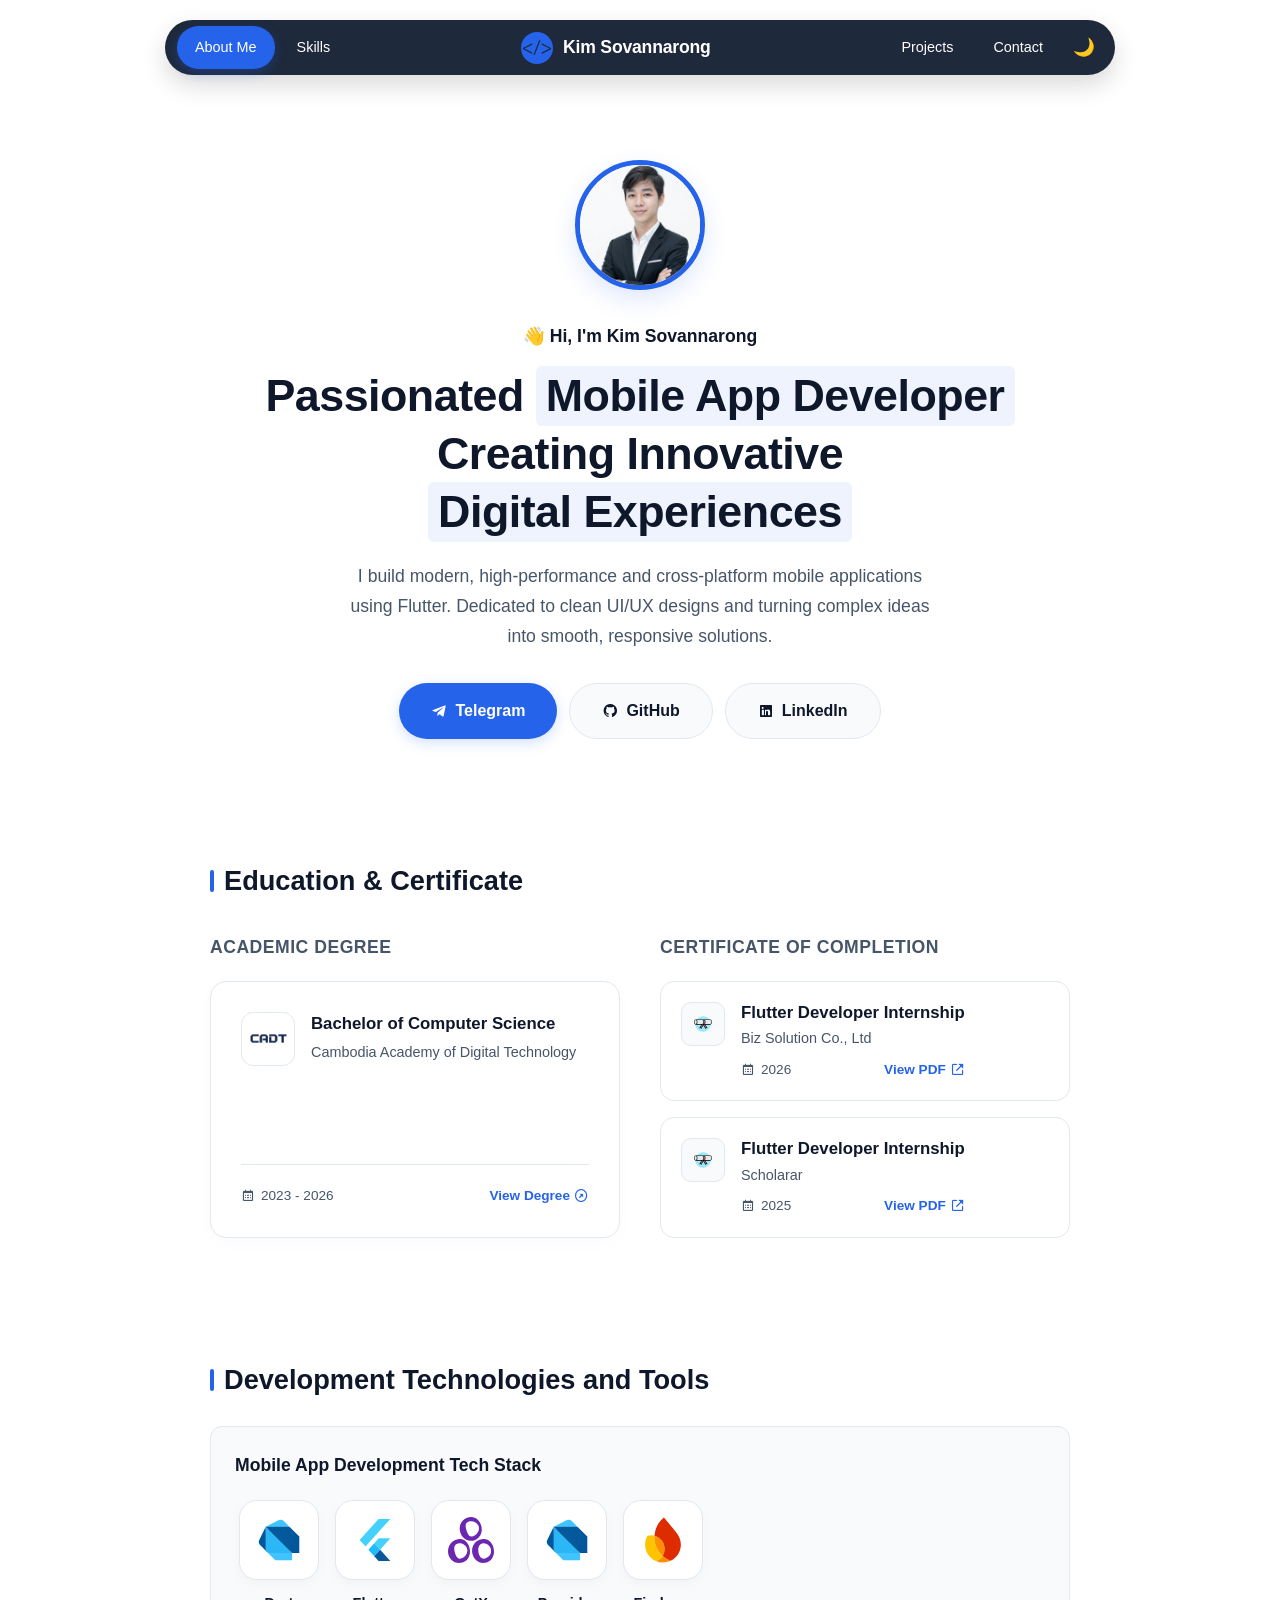
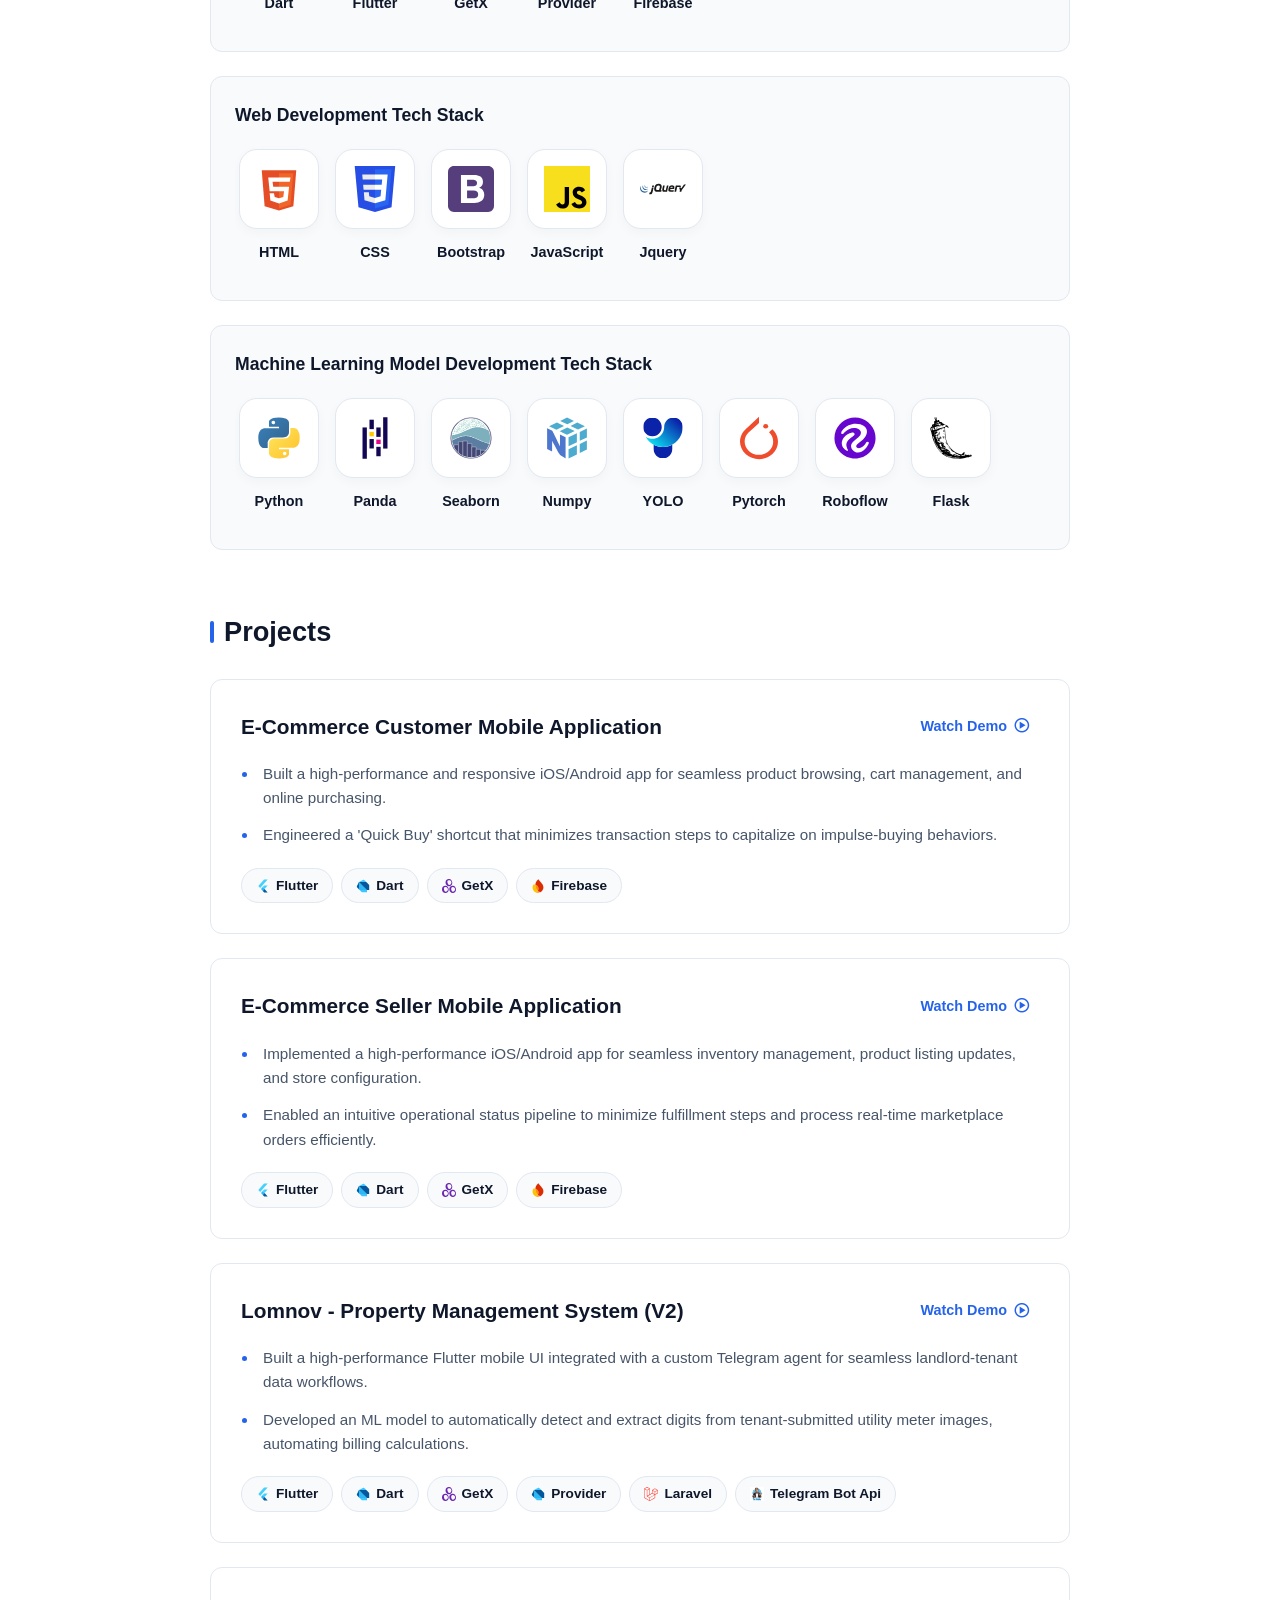
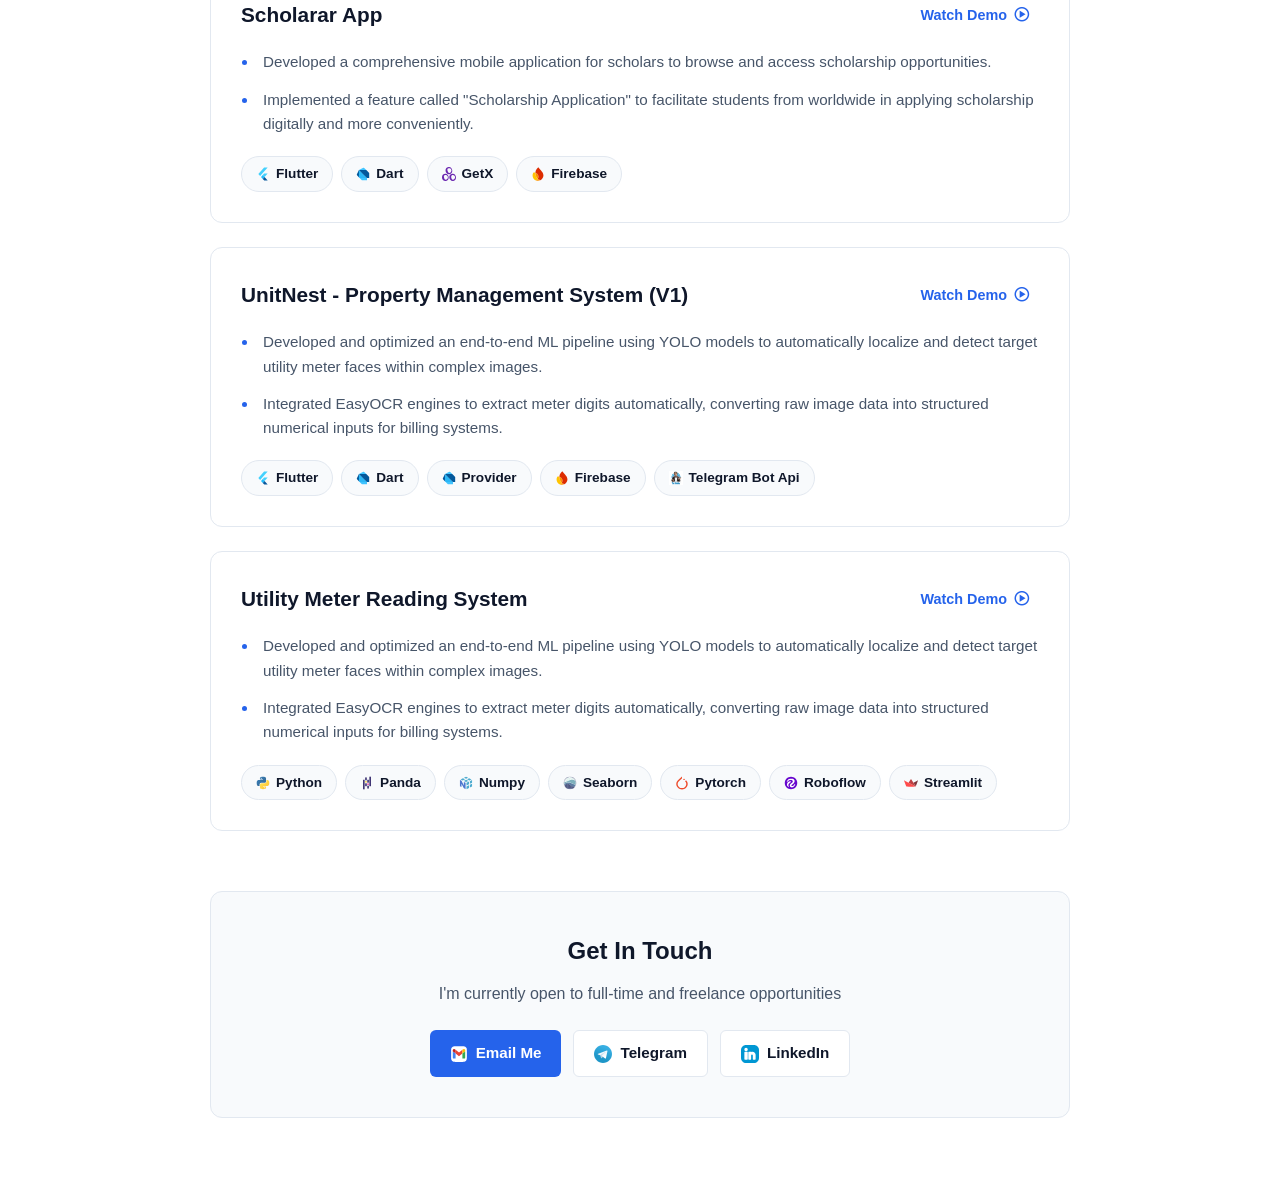
==== index.html @ 726c8be7 "update name" ====
<!DOCTYPE html>
<html lang="en">

<head>
    <meta charset="UTF-8">
    <meta name="viewport" content="width=device-width, initial-scale=1.0">
    <title>Portfolio | Flutter Developer & ML Engineer</title>

    <link href="https://unpkg.com/boxicons@2.1.4/css/boxicons.min.css" rel="stylesheet">
    <link rel="stylesheet" href="style.css">
</head>

<body>

    <div class="nav-wrapper">
        <nav class="navbar">
            <div class="nav-group">
                <a href="#about" class="nav-item active">About Me</a>
                <a href="#skills" class="nav-item">Skills</a>
            </div>

            <div class="nav-logo">
                <img src="assets/logo/coding-logo.svg" alt="Kim Sovannarong Logo" class="brand-logo-img">
                <span>Kim Sovannarong</span>
            </div>

            <div class="nav-group">
                <a href="#projects" class="nav-item">Projects</a>
                <a href="#contact" class="nav-item">Contact</a>
                <button class="theme-toggle" id="themeBtn" aria-label="Toggle Theme">🌙</button>
            </div>
        </nav>
    </div>

    <div class="container">
        <header id="about" class="section-target">
            <div class="hero-layout-centered">
                <div class="image-pane-centered">
                    <img src="assets/logo/profile.png" alt="Kim Sovannarong" class="profile-circle">
                </div>

                <div class="greeting-badge">
                    👋 Hi, I'm Kim Sovannarong
                </div>

                <h1 class="headline-centered">
                    Passionated <span class="highlight-text">Mobile App Developer</span> <br>
                    Creating Innovative <span class="highlight-text">Digital Experiences</span>
                </h1>

                <p class="bio-centered">
                    I build modern, high-performance and cross-platform mobile applications using Flutter.
                    Dedicated to clean UI/UX designs and turning complex ideas into smooth, responsive solutions.
                </p>

                <div class="action-centered">
                    <a href="https://t.me/RongRong26" target="_blank" class="btn btn-primary">
                        <i class="bx bxl-telegram"></i> Telegram
                    </a>
                    <a href="https://github.com/kimsovannarong" target="_blank" class="btn btn-secondary">
                        <i class="bx bxl-github"></i> GitHub
                    </a>
                    <a href="https://linkedin.com/in/kimsovannarong" target="_blank" class="btn btn-secondary">
                        <i class="bx bxl-linkedin-square"></i> LinkedIn
                    </a>
                </div>
            </div>
        </header>

        <section class="certifications-section" id="credentials">
            <h2 class="section-title">Education & Certificate</h2>
            <div class="cert-grid">
                <div class="cert-column-left">
                    <h3 class="column-subtitle">Academic Degree</h3>
                    <div class="degree-card">
                        <div class="degree-main-content">
                            <div class="degree-header">
                                <div class="institution-logo">
                                    <img src="assets/logo/cadt-logo.png" alt="University Logo" class="btn-img">
                                </div>
                                <div class="degree-title-block">
                                    <h4>Bachelor of Computer Science</h4>
                                    <span class="institution-name">Cambodia Academy of Digital Technology</span>
                                </div>
                            </div>
                        </div>

                        <div class="degree-footer">
                            <span class="cert-date"><i class="bx bx-calendar"></i> 2023 - 2026</span>
                            <a href="assets/certificates/bachelor-degree.pdf" target="_blank"
                                class="cert-view-link pdf-action-btn" data-available="false"
                                onclick="if(this.getAttribute('data-available') === 'false') { return false; }">
                                View Degree <i class="bx bx-right-top-arrow-circle"></i>
                            </a>
                        </div>
                    </div>
                </div>

                <div class="cert-column-right">
                    <h3 class="column-subtitle">Certificate of Completion</h3>
                    <div class="cert-stack">
                        <div class="mini-cert-card">
                            <div class="mini-cert-icon">
                                <img src="assets/logo/certificate-logo.svg" alt="Company Logo" class="btn-icon">
                            </div>
                            <div class="mini-cert-info">
                                <h5>Flutter Developer Internship</h5>
                                <p class="issuer-name">Biz Solution Co., Ltd</p>
                                <div class="mini-cert-footer">
                                    <span class="cert-date"><i class="bx bx-calendar"></i> 2026</span>
                                    <a href="assets/certificate/Biz-certi.pdf" target="_blank"
                                        class="cert-view-link pdf-action-btn" data-available="true"
                                        onclick="if(this.getAttribute('data-available') === 'false') { return false; }">
                                        View PDF <i class="bx bx-link-external"></i>
                                    </a>
                                </div>
                            </div>
                        </div>

                        <div class="mini-cert-card">
                            <div class="mini-cert-icon">
                                <img src="assets/logo/certificate-logo.svg" alt="Certificate Logo" class="btn-icon">
                            </div>
                            <div class="mini-cert-info">
                                <h5>Flutter Developer Internship</h5>
                                <p class="issuer-name">Scholarar</p>
                                <div class="mini-cert-footer">
                                    <span class="cert-date"><i class="bx bx-calendar"></i> 2025</span>
                                    <a href="assets/certificate/scholarar_certi.png" target="_blank"
                                        class="cert-view-link pdf-action-btn" data-available="true"
                                        onclick="if(this.getAttribute('data-available') === 'false') { return false; }">
                                        View PDF <i class="bx bx-link-external"></i>
                                    </a>
                                </div>
                            </div>
                        </div>
                    </div>
                </div>
            </div>
        </section>

        <section id="skills" class="section-target">
            <h2>Development Technologies and Tools</h2>
            <div class="skills-container">
                <div class="skill-category-card">
                    <h3>Mobile App Development Tech Stack</h3>
                    <div class="scroll-track">
                        <div class="tech-box">
                            <div class="logo-wrapper">
                                <img src="assets/logo/dart-logo.svg" alt="Dart Logo">
                            </div>
                            <span class="tech-label">Dart</span>
                        </div>
                        <div class="tech-box">
                            <div class="logo-wrapper">
                                <img src="assets/logo/Google-flutter-logo.svg" alt="Flutter Logo">
                            </div>
                            <span class="tech-label">Flutter</span>
                        </div>
                        <div class="tech-box">
                            <div class="logo-wrapper">
                                <img src="assets/logo/GetX-logo.svg" alt="GetX Logo">
                            </div>
                            <span class="tech-label">GetX</span>
                        </div>
                        <div class="tech-box">
                            <div class="logo-wrapper">
                                <img src="assets/logo/dart-logo.svg" alt="Provider Logo">
                            </div>
                            <span class="tech-label">Provider</span>
                        </div>
                        <div class="tech-box">
                            <div class="logo-wrapper">
                                <img src="assets/logo/firebase-logo.svg" alt="Firebase Logo">
                            </div>
                            <span class="tech-label">Firebase</span>
                        </div>
                    </div>
                </div>

                <div class="skill-category-card">
                    <h3>Web Development Tech Stack</h3>
                    <div class="scroll-track">
                        <div class="tech-box">
                            <div class="logo-wrapper">
                                <img src="assets/logo/html-logo.svg" alt="HTML Logo">
                            </div>
                            <span class="tech-label">HTML</span>
                        </div>
                        <div class="tech-box">
                            <div class="logo-wrapper">
                                <img src="assets/logo/css-logo.svg" alt="CSS Logo">
                            </div>
                            <span class="tech-label">CSS</span>
                        </div>
                        <div class="tech-box">
                            <div class="logo-wrapper">
                                <img src="assets/logo/bootstrap-logo.svg" alt="Bootstrap Logo">
                            </div>
                            <span class="tech-label">Bootstrap</span>
                        </div>
                        <div class="tech-box">
                            <div class="logo-wrapper">
                                <img src="assets/logo/js-logo.svg" alt="JavaScript Logo">
                            </div>
                            <span class="tech-label">JavaScript</span>
                        </div>
                        <div class="tech-box">
                            <div class="logo-wrapper">
                                <img src="assets/logo/jquery-logo.svg" alt="Jquery Logo">
                            </div>
                            <span class="tech-label">Jquery</span>
                        </div>
                    </div>
                </div>

                <div class="skill-category-card">
                    <h3>Machine Learning Model Development Tech Stack</h3>
                    <div class="scroll-track">
                        <div class="tech-box">
                            <div class="logo-wrapper">
                                <img src="assets/logo/python-logo.svg" alt="Python Logo">
                            </div>
                            <span class="tech-label">Python</span>
                        </div>
                        <div class="tech-box">
                            <div class="logo-wrapper">
                                <img src="assets/logo/panda-logo.svg" alt="Panda Logo">
                            </div>
                            <span class="tech-label">Panda</span>
                        </div>
                        <div class="tech-box">
                            <div class="logo-wrapper">
                                <img src="assets/logo/seaborn-logo.svg" alt="Seaborn Logo">
                            </div>
                            <span class="tech-label">Seaborn</span>
                        </div>
                        <div class="tech-box">
                            <div class="logo-wrapper">
                                <img src="assets/logo/numpy-logo.svg" alt="Numpy Logo">
                            </div>
                            <span class="tech-label">Numpy</span>
                        </div>
                        <div class="tech-box">
                            <div class="logo-wrapper">
                                <img src="assets/logo/ultralyticsYOLO-logo.svg" alt="Ultralytics Yolo Logo">
                            </div>
                            <span class="tech-label">YOLO</span>
                        </div>
                        <div class="tech-box">
                            <div class="logo-wrapper">
                                <img src="assets/logo/pytorch-logo.svg" alt="Roboflow Logo">
                            </div>
                            <span class="tech-label">Pytorch</span>
                        </div>
                        <div class="tech-box">
                            <div class="logo-wrapper">
                                <img src="assets/logo/roboflow-logo.svg" alt="Roboflow Logo">
                            </div>
                            <span class="tech-label">Roboflow</span>
                        </div>
                        <div class="tech-box">
                            <div class="logo-wrapper">
                                <img src="assets/logo/flask-logo.svg" alt="Flask Logo">
                            </div>
                            <span class="tech-label">Flask</span>
                        </div>
                    </div>
                </div>
            </div>
        </section>

        <section id="projects" class="section-target">
            <h2> Projects</h2>
            <div class="project-list">
                <div class="project-card">
                    <div class="project-header">
                        <div class="project-title">E-Commerce Customer Mobile Application</div>
                        <div class="project-links">
                            <button class="video-demo-btn" onclick="openVideoModal('https://www.youtube.com/embed/w0lxbeQW6gk?si=mCLv0cQkKJNId5C-')">
                                Watch Demo <i class="bx bx-play-circle"></i>
                            </button>
                        </div>
                    </div>
                    <ul class="project-description-list">
                        <li>Built a high-performance and responsive iOS/Android app for seamless product browsing, cart management, and online purchasing.</li>
                        <li>Engineered a 'Quick Buy' shortcut that minimizes transaction steps to capitalize on impulse-buying behaviors.</li>
                    </ul>
                    <div class="project-tags">
                        <span class="tag"><img src="assets/logo/Google-flutter-logo.svg" alt="Flutter" class="tag-icon"> Flutter</span>
                        <span class="tag"><img src="assets/logo/dart-logo.svg" alt="Dart" class="tag-icon"> Dart</span>
                        <span class="tag"><img src="assets/logo/GetX-logo.svg" alt="GetX" class="tag-icon"> GetX</span>
                        <span class="tag"><img src="assets/logo/firebase-logo.svg" alt="Firebase" class="tag-icon"> Firebase</span>
                    </div>
                </div>

                <div class="project-card">
                    <div class="project-header">
                        <div class="project-title">E-Commerce Seller Mobile Application</div>
                        <div class="project-links">
                            <button class="video-demo-btn" onclick="openVideoModal('https://www.youtube.com/embed/GGaX2WTSpHs?si=vc0wcoK5Y6s4qBen')">
                                Watch Demo <i class="bx bx-play-circle"></i>
                            </button>
                        </div>
                    </div>
                    <ul class="project-description-list">
                        <li>Implemented a high-performance iOS/Android app for seamless inventory management, product listing updates, and store configuration.</li>
                        <li>Enabled an intuitive operational status pipeline to minimize fulfillment steps and process real-time marketplace orders efficiently.</li>
                    </ul>
                    <div class="project-tags">
                        <span class="tag"><img src="assets/logo/Google-flutter-logo.svg" alt="Flutter" class="tag-icon"> Flutter</span>
                        <span class="tag"><img src="assets/logo/dart-logo.svg" alt="Dart" class="tag-icon"> Dart</span>
                        <span class="tag"><img src="assets/logo/GetX-logo.svg" alt="GetX" class="tag-icon"> GetX</span>
                        <span class="tag"><img src="assets/logo/firebase-logo.svg" alt="Firebase" class="tag-icon"> Firebase</span>
                    </div>
                </div>

                <div class="project-card">
                    <div class="project-header">
                        <div class="project-title">Lomnov - Property Management System (V2)</div>
                        <div class="project-links">
                            <button class="video-demo-btn" onclick="openVideoModal('https://www.youtube.com/embed/FrFkANKgZGY?si=7liMlDWf-g3NUESZ')">
                                Watch Demo <i class="bx bx-play-circle"></i>
                            </button>
                        </div>
                    </div>
                    <ul class="project-description-list">
                        <li>Built a high-performance Flutter mobile UI integrated with a custom Telegram agent for seamless landlord-tenant data workflows.</li>
                        <li>Developed an ML model to automatically detect and extract digits from tenant-submitted utility meter images, automating billing calculations.</li>
                    </ul>
                    <div class="project-tags">
                        <span class="tag"><img src="assets/logo/Google-flutter-logo.svg" alt="Flutter" class="tag-icon"> Flutter</span>
                        <span class="tag"><img src="assets/logo/dart-logo.svg" alt="Dart" class="tag-icon"> Dart</span>
                        <span class="tag"><img src="assets/logo/GetX-logo.svg" alt="GetX" class="tag-icon"> GetX</span>
                        <span class="tag"><img src="assets/logo/dart-logo.svg" alt="Dart" class="tag-icon"> Provider</span>
                        <span class="tag"><img src="assets/logo/laravel-logo.svg" alt="Laravel" class="tag-icon"> Laravel</span>
                        <span class="tag"><img src="assets/logo/telegramBot-logo.svg" alt="Telegram Bot Api" class="tag-icon"> Telegram Bot Api</span>
                    </div>
                </div>

                <div class="project-card">
                    <div class="project-header">
                        <div class="project-title">Scholarar App</div>
                        <div class="project-links">
                            <button class="video-demo-btn" onclick="openVideoModal('https://www.youtube.com/embed/oC0pljoUJJY?si=qQx_wf2zM-i3mXvL')">
                                Watch Demo <i class="bx bx-play-circle"></i>
                            </button>
                        </div>
                    </div>
                    <ul class="project-description-list">
                        <li>Developed a comprehensive mobile application for scholars to browse and access scholarship opportunities.</li>
                        <li>Implemented a feature called "Scholarship Application" to facilitate students from worldwide in applying scholarship digitally and more conveniently.</li>
                    </ul>
                    <div class="project-tags">
                        <span class="tag"><img src="assets/logo/Google-flutter-logo.svg" alt="Flutter" class="tag-icon"> Flutter</span>
                        <span class="tag"><img src="assets/logo/dart-logo.svg" alt="Dart" class="tag-icon"> Dart</span>
                        <span class="tag"><img src="assets/logo/GetX-logo.svg" alt="GetX" class="tag-icon"> GetX</span>
                        <span class="tag"><img src="assets/logo/firebase-logo.svg" alt="Firebase" class="tag-icon"> Firebase</span>
                    </div>
                </div>

                <div class="project-card">
                    <div class="project-header">
                        <div class="project-title">UnitNest - Property Management System (V1)</div>
                        <div class="project-links">
                            <button class="video-demo-btn" onclick="openVideoModal('https://www.youtube.com/embed/_4WnRARhxXo?si=hpcNKWWQp82ptz8z')">
                                Watch Demo <i class="bx bx-play-circle"></i>
                            </button>
                        </div>
                    </div>
                    <ul class="project-description-list">
                        <li>Developed and optimized an end-to-end ML pipeline using YOLO models to automatically localize and detect target utility meter faces within complex images.</li>
                        <li>Integrated EasyOCR engines to extract meter digits automatically, converting raw image data into structured numerical inputs for billing systems.</li>
                    </ul>
                    <div class="project-tags">
                        <span class="tag"><img src="assets/logo/Google-flutter-logo.svg" alt="Flutter" class="tag-icon"> Flutter</span>
                        <span class="tag"><img src="assets/logo/dart-logo.svg" alt="Dart" class="tag-icon"> Dart</span>
                        <span class="tag"><img src="assets/logo/dart-logo.svg" alt="Provider" class="tag-icon"> Provider</span>
                        <span class="tag"><img src="assets/logo/firebase-logo.svg" alt="Firebase" class="tag-icon"> Firebase</span>
                        <span class="tag"><img src="assets/logo/telegramBot-logo.svg" alt="Telegram Bot Api" class="tag-icon"> Telegram Bot Api</span>
                    </div>
                </div>

                <div class="project-card">
                    <div class="project-header">
                        <div class="project-title">Utility Meter Reading System</div>
                        <div class="project-links">
                            <button class="video-demo-btn" onclick="openVideoModal('https://www.youtube.com/embed/Kp9K-YCCN_k?si=7iuiWCtTfDfPHYcV')">
                                Watch Demo <i class="bx bx-play-circle"></i>
                            </button>
                        </div>
                    </div>
                    <ul class="project-description-list">
                        <li>Developed and optimized an end-to-end ML pipeline using YOLO models to automatically localize and detect target utility meter faces within complex images.</li>
                        <li>Integrated EasyOCR engines to extract meter digits automatically, converting raw image data into structured numerical inputs for billing systems.</li>
                    </ul>
                    <div class="project-tags">
                        <span class="tag"><img src="assets/logo/python-logo.svg" alt="Python" class="tag-icon"> Python</span>
                        <span class="tag"><img src="assets/logo/panda-logo.svg" alt="Panda" class="tag-icon"> Panda</span>
                        <span class="tag"><img src="assets/logo/numpy-logo.svg" alt="numpy" class="tag-icon"> Numpy</span>
                        <span class="tag"><img src="assets/logo/seaborn-logo.svg" alt="Seaborn" class="tag-icon"> Seaborn</span>
                        <span class="tag"><img src="assets/logo/pytorch-logo.svg" alt="Pytorch" class="tag-icon"> Pytorch</span>
                        <span class="tag"><img src="assets/logo/roboflow-logo.svg" alt="Roboflow" class="tag-icon"> Roboflow</span>
                        <span class="tag"><img src="assets/logo/streamlit-logo.svg" alt="Streamlit" class="tag-icon"> Streamlit</span>
                    </div>
                </div>
            </div>
        </section>

        <section id="contact" class="section-target contact-section">
            <div class="contact-box">
                <h3>Get In Touch</h3>
                <p>I'm currently open to full-time and freelance opportunities</p>
                <div class="contact-action-row">
                    <a href="mailto:kimsovannarong590@gmail.com" class="c-btn c-btn-filled">
                        <img src="assets/logo/gmail-logo.svg" alt="Email" class="btn-icon"> Email Me
                    </a>
                    <a href="https://t.me/RongRong26" target="_blank" class="c-btn c-btn-outline">
                        <img src="assets/logo/telegram-logo.svg" alt="Telegram" class="btn-icon"> Telegram
                    </a>
                    <a href="https://www.linkedin.com/in/kimsovannarong" target="_blank" class="c-btn c-btn-outline">
                        <img src="assets/logo/linkedin-logo.svg" alt="LinkedIn" class="btn-icon"> LinkedIn
                    </a>
                </div>
            </div>
        </section>
    </div>

    <div id="videoModal" class="video-modal">
        <div class="video-modal-content">
            <span class="video-modal-close" onclick="closeVideoModal()">&times;</span>
            <div class="video-container" id="modalBody">
                <video id="modalVideo" controls>
                    <source src="" type="video/mp4">
                    Your browser does not support the video tag.
                </video>
            </div>
        </div>
    </div>

    <div id="comingSoonToast" class="toast-dialog">
        <div class="toast-content">
            <i class="bx bx-info-circle toast-icon"></i>
            <span>Document Coming Soon !!!</span>
        </div>
        <button class="toast-close-btn" onclick="closeToast()">&times;</button>
    </div>

    <script src="script.js"></script>
</body>
</html>
---- style.css ----
/* ==========================================================================
   1. DESIGN SYSTEM VARIABLES (LIGHT/DARK MODES)
   ========================================================================== */
:root {
    /* --- Light Mode Core Palette --- */
    --bg-main: #FFFFFF;
    --bg-subtle: #F8FAFC;
    --navbar-bg: #1E293B;      /* Premium Dark Slate Navigation Bar */
    --accent-blue: #2563EB;    /* Main Accent Theme Blue */
    --text-dark: #0F172A;
    --text-muted: #475569;
    --text-light: #FFFFFF;
    --card-border: #E2E8F0;
}

[data-theme="dark"] {
    /* --- Dark Mode Core Palette --- */
    --bg-main: #0F172A;
    --bg-subtle: #1E293B;
    --navbar-bg: #111827;
    --accent-blue: #3B82F6;    /* Glowing Electric Blue for Dark Grid Sheets */
    --text-dark: #F8FAFC;
    --text-muted: #94A3B8;
    --card-border: #334155;
}

/* ==========================================================================
   2. SITE-WIDE RESET & BASE LAYOUT
   ========================================================================== */
* {
    box-sizing: border-box;
    margin: 0;
    padding: 0;
    font-family: -apple-system, BlinkMacSystemFont, "Segoe UI", Roboto, sans-serif;
    scroll-behavior: smooth; 
}

body {
    background-color: var(--bg-main);
    color: var(--text-muted);
    line-height: 1.6;
    transition: background-color 0.3s ease, color 0.3s ease;
}

.container {
    max-width: 900px;
    margin: 0 auto;
    padding: 160px 20px 80px 20px;
}

h2 {
    color: var(--text-dark);
    font-size: 1.7rem;
    margin: 60px 0 25px 0;
    font-weight: 700;
    display: flex;
    align-items: center;
    gap: 10px;
}

h2::before {
    content: '';
    display: inline-block;
    width: 4px;
    height: 22px;
    background-color: var(--accent-blue);
    border-radius: 2px;
}

/* ==========================================================================
   3. FLOATING PILL NAVIGATION BAR
   ========================================================================== */
.nav-wrapper {
    position: fixed;
    top: 20px;
    width: 100%;
    display: flex;
    justify-content: center;
    z-index: 1000;
    padding: 0 20px;
}

.navbar {
    background-color: var(--navbar-bg);
    display: flex;
    align-items: center;
    justify-content: space-between;
    padding: 6px 12px;
    border-radius: 40px; 
    width: 100%;
    max-width: 950px;
    box-shadow: 0 10px 25px rgba(0, 0, 0, 0.15);
    transition: background-color 0.3s ease;
}

.nav-group {
    display: flex;
    align-items: center;
    gap: 4px;
}

.nav-item {
    color: var(--text-light);
    text-decoration: none;
    padding: 10px 18px;
    font-size: 0.9rem;
    font-weight: 500;
    border-radius: 30px;
    transition: all 0.25s ease;
}

.nav-item:hover {
    background-color: rgba(255, 255, 255, 0.1);
}

.nav-item.active {
    background-color: var(--accent-blue);
    color: var(--text-light);
    box-shadow: 0 4px 12px rgba(37, 99, 235, 0.3);
}

/* --- Navigation Logo Container --- */
.nav-logo {
    display: flex;
    align-items: center;
    gap: 10px;
    text-decoration: none;
}

/* --- Brand Logo Image Metrics --- */
.brand-logo-img {
    width: 32px;          
    height: 32px;
    object-fit: contain;  
    border-radius: 6px;   
}

.nav-logo span {
    font-weight: 700;
    font-size: 1.1rem;
    color: #ffffff;
    letter-spacing: -0.2px;
}

.theme-toggle {
    background: transparent;
    border: none;
    color: var(--text-light);
    cursor: pointer;
    padding: 8px;
    border-radius: 50%;
    display: flex;
    align-items: center;
    justify-content: center;
    font-size: 1.1rem;
    transition: background 0.2s;
}

.theme-toggle:hover {
    background: rgba(255, 255, 255, 0.1);
}

/* ==========================================================================
   4. HERO PROFILE INTRO LAYOUT BLOCK (CENTERED CONFIGURATION)
   ========================================================================== */
.hero-layout-centered {
    display: flex;
    flex-direction: column;
    align-items: center;
    text-align: center;
    max-width: 800px;
    margin: 0 auto;
}

.image-pane-centered {
    margin-bottom: 24px;
}

.profile-circle {
    width: 130px;
    height: 130px;
    border-radius: 50%;
    object-fit: cover;
    border: 5px solid var(--accent-blue);
    box-shadow: 0 10px 25px rgba(37, 99, 235, 0.15);
}

.greeting-badge {
    font-size: 1.1rem;
    font-weight: 600;
    color: var(--text-dark);
    margin-bottom: 16px;
}

.headline-centered {
    font-size: 2.8rem;
    font-weight: 800;
    line-height: 1.25;
    color: var(--text-dark);
    margin-bottom: 20px;
    letter-spacing: -0.5px;
}

.highlight-text {
    background-color: rgba(37, 99, 235, 0.08); 
    padding: 2px 10px;
    border-radius: 6px;
    display: inline-block;
}

.bio-centered {
    font-size: 1.1rem;
    color: var(--text-muted);
    max-width: 600px;
    margin-bottom: 32px;
    line-height: 1.7;
}

.action-centered {
    display: flex;
    flex-wrap: wrap;
    gap: 12px;
    justify-content: center;
}

.btn {
    display: inline-flex;
    align-items: center;
    gap: 8px;
    padding: 14px 32px;
    border-radius: 30px;
    text-decoration: none;
    font-weight: 600;
    font-size: 1rem;
    transition: all 0.2s ease;
}

.btn-primary {
    background-color: var(--accent-blue);
    color: var(--text-light);
    box-shadow: 0 4px 14px rgba(37, 99, 235, 0.2);
}

.btn-primary:hover {
    transform: translateY(-2px);
    opacity: 0.9;
}

.btn-secondary {
    background-color: var(--bg-subtle);
    color: var(--text-dark);
    border: 1px solid var(--card-border);
}

.btn-secondary:hover {
    transform: translateY(-2px);
    background-color: var(--card-border);
}

/* ==========================================================================
   5. HORIZONTAL SCROLLING TECHNICAL STACK CARDS
   ========================================================================== */
.tech-box {
    display: flex;
    flex-direction: column;
    align-items: center;
    gap: 12px; 
    flex-shrink: 0;
}

.logo-wrapper {
    width: 80px;
    height: 80px;
    background-color: var(--bg-main);
    border: 1px solid var(--card-border);
    border-radius: 18px; 
    display: flex;
    align-items: center;
    justify-content: center;
    padding: 16px;
    box-shadow: 0 4px 12px rgba(0, 0, 0, 0.03);
    transition: all 0.25s ease;
}

.logo-wrapper img {
    width: 100%;
    height: 100%;
    object-fit: contain;
    transition: transform 0.25s ease;
}

.tech-label {
    font-weight: 600;
    font-size: 0.9rem;
    color: var(--text-dark);
    text-align: center;
}

.tech-box:hover .logo-wrapper {
    border-color: var(--accent-blue);
    transform: translateY(-4px);
    box-shadow: 0 8px 20px rgba(37, 99, 235, 0.1);
}

.tech-box:hover .logo-wrapper img {
    transform: scale(1.05);
}

[data-theme="dark"] .logo-wrapper img {
    filter: drop-shadow(0px 0px 1px rgba(255, 255, 255, 0.8));
}

.skills-container {
    display: flex;
    flex-direction: column;
    gap: 24px;
}

.skill-category-card {
    background-color: var(--bg-subtle);
    padding: 24px;
    border-radius: 12px;
    border: 1px solid var(--card-border);
}

.skill-category-card h3 {
    color: var(--text-dark);
    margin-bottom: 16px;
    font-size: 1.1rem;
    font-weight: 600;
}

.scroll-track {
    display: flex;
    gap: 16px;
    overflow-x: auto;
    padding: 4px 4px 12px 4px;
    scrollbar-width: thin;
    scrollbar-color: var(--card-border) transparent;
}

.scroll-track::-webkit-scrollbar {
    height: 6px;
}
.scroll-track::-webkit-scrollbar-track {
    background: transparent;
}
.scroll-track::-webkit-scrollbar-thumb {
    background-color: var(--card-border);
    border-radius: 10px;
}

.tech-pill {
    display: flex;
    align-items: center;
    gap: 10px;
    background-color: var(--bg-main);
    border: 1px solid var(--card-border);
    padding: 10px 20px;
    border-radius: 30px;
    flex-shrink: 0; 
    box-shadow: 0 4px 10px rgba(0, 0, 0, 0.02);
    transition: all 0.2s ease;
}

.tech-pill:hover {
    border-color: var(--accent-blue);
    transform: translateY(-2px);
}

.tech-pill i {
    font-size: 1.35rem;
    color: var(--accent-blue);
}

.tech-pill span {
    font-weight: 600;
    font-size: 0.95rem;
    color: var(--text-dark);
}

/* ==========================================================================
   6. FEATURED PROJECTS GRID & INTERACTIVE MODAL OVERLAY
   ========================================================================== */
.project-list {
    display: flex;
    flex-direction: column;
    gap: 24px;
}

.project-card {
    background-color: var(--bg-main);
    padding: 30px;
    border-radius: 12px;
    border: 1px solid var(--card-border);
    transition: all 0.2s ease;
}

.project-card:hover {
    transform: translateY(-3px);
    box-shadow: 0 12px 30px rgba(0, 0, 0, 0.04);
    border-color: var(--accent-blue);
}

.project-header {
    display: flex;
    justify-content: space-between;
    align-items: center;
    margin-bottom: 14px;
}

.project-title {
    color: var(--text-dark);
    font-size: 1.3rem;
    font-weight: 600;
}

.project-links a {
    color: var(--accent-blue);
    text-decoration: none;
    font-weight: 700;
    font-size: 0.9rem;
    display: inline-flex;
    align-items: center;
    gap: 4px;
}

.project-links a:hover {
    text-decoration: underline;
}

.video-demo-btn {
    background: none;
    border: none;
    color: var(--accent-blue);
    font-weight: 700;
    font-size: 0.9rem;
    display: inline-flex;
    align-items: center;
    gap: 6px;
    cursor: pointer;
    padding: 4px 8px;
    border-radius: 4px;
    transition: background 0.2s ease;
}

.video-demo-btn:hover {
    background-color: rgba(37, 99, 235, 0.08);
}

.video-demo-btn i {
    font-size: 1.1rem;
}

.project-tags {
    display: flex;
    flex-wrap: wrap;
    gap: 8px;
    margin-top: 20px;
}

.tag {
    display: inline-flex;
    align-items: center;
    gap: 6px;              
    background-color: var(--bg-subtle);
    border: 1px solid var(--card-border);
    padding: 6px 14px;         
    border-radius: 20px;
    font-size: 0.85rem;
    font-weight: 600;
    color: var(--text-dark);
    transition: all 0.2s ease;
}

.tag-icon {
    width: 14px;
    height: 14px;
    object-fit: contain;
}

[data-theme="dark"] .tag-icon {
    filter: drop-shadow(0px 0px 1px rgba(255, 255, 255, 0.6));
}

.tag:hover {
    border-color: var(--accent-blue);
    background-color: var(--bg-main);
}

/* --- Video Popup Window (Modal Overlay) --- */
.video-modal {
    display: none; 
    position: fixed;
    z-index: 2000; 
    top: 0;
    left: 0;
    width: 100%;
    height: 100%;
    background-color: rgba(15, 23, 42, 0.85); 
    backdrop-filter: blur(8px); 
    align-items: center;
    justify-content: center;
    opacity: 0;
    transition: opacity 0.3s ease;
}

/* SYNCHRONIZED CLASSIFICATION STATE: Triggers via active list toggle */
.video-modal.active {
    display: flex;
    opacity: 1;
}

.video-modal-content {
    position: relative;
    width: 92%;
    max-width: 850px; 
    background: #000;
    border-radius: 16px;
    overflow: hidden;
    box-shadow: 0 25px 50px -12px rgba(0, 0, 0, 0.5);
    padding: 10px;
}

.video-modal-close {
    position: absolute;
    top: 12px;
    right: 20px;
    color: #fff;
    font-size: 2.2rem;
    font-weight: bold;
    cursor: pointer;
    z-index: 2100;
    text-shadow: 0 2px 8px rgba(0,0,0,0.8);
    transition: transform 0.2s, color 0.2s;
}

.video-modal-close:hover {
    transform: scale(1.1);
    color: #3B82F6; 
}

.video-container {
    width: 100%;
    display: flex;
    justify-content: center;
    background: #000;
    margin-top: 30px;
}

.video-container video {
    width: 100%;
    max-height: 75vh; 
    display: block;
    object-fit: contain;
    border-radius: 8px;
}

/* ==========================================================================
   7. CONTACT FOOTER LAYOUT
   ========================================================================== */
.contact-section {
    margin-top: 60px;
}

.contact-box {
    background-color: var(--bg-subtle);
    border: 1px solid var(--card-border);
    border-radius: 12px;
    padding: 40px;
    text-align: center;
}

.contact-box h3 {
    color: var(--text-dark);
    font-size: 1.5rem;
    margin-bottom: 10px;
}

.contact-action-row {
    display: flex;
    flex-wrap: wrap;
    gap: 12px;
    justify-content: center;
    margin-top: 24px;
}

.c-btn {
    display: inline-flex;
    align-items: center;
    gap: 8px;
    padding: 10px 20px;
    border-radius: 6px;
    text-decoration: none;
    font-weight: 600;
    font-size: 0.95rem;
    transition: all 0.2s ease;
}

.c-btn-filled {
    background-color: var(--accent-blue);
    color: var(--text-light);
}

.c-btn-outline {
    background-color: var(--bg-main);
    color: var(--text-dark);
    border: 1px solid var(--card-border);
}

.c-btn-outline:hover {
    border-color: var(--accent-blue);
    color: var(--accent-blue);
}

/* --- Project Card Bullet Points Style --- */
.project-description-list {
    list-style-position: outside;
    margin: 16px 0 20px 0;      
    padding-left: 18px;         
    color: var(--text-muted);
    font-size: 0.95rem;
    line-height: 1.6;
    display: flex;
    flex-direction: column;
    gap: 10px;                  
}

.project-description-list li {
    padding-left: 4px;          
}

.project-description-list li::marker {
    color: var(--accent-blue);  
    font-size: 1.1rem;          
}

.btn-icon {
    width: 18px;          
    height: 18px;
    object-fit: contain;
    display: inline-block;
}

.btn-img {
    width: 45px;          
    height: 45px;
    object-fit: contain;
    display: inline-block;
}

/* ==========================================================================
   8. CREDENTIALS & CERTIFICATIONS SECTION
   ========================================================================== */
.certifications-section {
    padding: 60px 0;
    max-width: 1100px;
    margin: 0 auto;
}

.cert-grid {
    display: grid;
    grid-template-columns: 1fr 1fr; 
    gap: 40px;
    margin-top: 30px;
}

.cert-column-left,
.cert-column-right {
    display: flex;
    flex-direction: column;
    height: 100%;
}

.column-subtitle {
    font-size: 1.1rem;
    font-weight: 600;
    color: var(--text-muted);
    margin-bottom: 20px;
    text-transform: uppercase;
    letter-spacing: 0.5px;
}

/* --- Left Column: Big Degree Card --- */
.degree-card {
    background-color: var(--bg-main);
    border: 1px solid var(--card-border);
    border-radius: 16px;
    padding: 30px;
    height: 100%;
    display: flex;
    flex-direction: column;
    justify-content: space-between;
    box-shadow: 0 4px 20px rgba(0, 0, 0, 0.02);
    transition: transform 0.25s ease, border-color 0.25s ease;
}

.degree-header {
    display: flex;
    align-items: center;
    gap: 16px;
    margin-bottom: 20px;
}

.institution-logo {
    width: 54px;
    height: 54px;
    background-color: var(--bg-white);
    border-radius: 12px;
    display: flex;
    align-items: center;
    justify-content: center;
    padding: 10px;
    border: 1px solid var(--card-border);
}

.degree-title-block h4 {
    font-size: 1.05rem;
    color: var(--text-dark);
    margin-bottom: 4px;
    line-height: 1.3;
}

.institution-name {
    font-size: 0.9rem;
    color: var(--text-muted);
    margin-bottom: 6px;
}

.degree-details {
    color: var(--text-muted);
    font-size: 0.95rem;
    line-height: 1.6;
    margin-bottom: 24px;
}

.cert-date {
    display: inline-flex;
    align-items: center;
    gap: 6px;
    font-size: 0.85rem;
    color: var(--text-muted);
    font-weight: 500;
}

/* --- Right Column: Certifications Stack --- */
.cert-stack {
    display: flex;
    flex-direction: column;
    gap: 16px;
}

.mini-cert-card {
    display: flex;
    align-items: flex-start;
    gap: 16px;
    background-color: var(--bg-main);
    border: 1px solid var(--card-border);
    border-radius: 14px;
    padding: 20px;
    transition: all 0.25s ease;
}

.mini-cert-icon {
    width: 44px;
    height: 44px;
    background-color: var(--bg-subtle);
    border-radius: 10px;
    display: flex;
    align-items: center;
    justify-content: center;
    padding: 8px;
    border: 1px solid var(--card-border);
    flex-shrink: 0;
}

.mini-cert-info h5 {
    font-size: 1.05rem;
    color: var(--text-dark);
    margin-bottom: 4px;
    line-height: 1.3;
}

.issuer-name {
    font-size: 0.9rem;
    color: var(--text-muted);
    margin-bottom: 6px;
}

/* --- Interactive Hover Effects --- */
.degree-card:hover,
.mini-cert-card:hover {
    border-color: var(--accent-blue);
    transform: translateY(-2px);
    box-shadow: 0 8px 24px rgba(37, 99, 235, 0.04);
}

/* --- Responsive Layout Breakpoint --- */
@media (max-width: 868px) {
    .cert-grid {
        grid-template-columns: 1fr; 
        gap: 30px;
    }
}

/* --- Footers alignment configurations --- */
.degree-footer {
    display: flex;
    align-items: center;
    justify-content: space-between; 
    margin-top: auto; 
    padding-top: 20px;
    border-top: 1px solid var(--card-border);
}

.mini-cert-footer {
    display: flex;
    align-items: center;
    justify-content: space-between; 
    gap: 16px;
    margin-top: 8px;
}

/* --- Interactive View Buttons Styles --- */
.cert-view-btn {
    display: inline-flex;
    align-items: center;
    gap: 6px;
    background-color: var(--bg-subtle);
    border: 1px solid var(--card-border);
    padding: 8px 16px;
    border-radius: 8px;
    font-size: 0.85rem;
    font-weight: 600;
    color: var(--text-dark);
    text-decoration: none;
    transition: all 0.2s ease;
}

.cert-view-btn i {
    font-size: 1.1rem;
}

.cert-view-btn:hover {
    background-color: var(--accent-blue);
    border-color: var(--accent-blue);
    color: #ffffff;
    transform: translateY(-1px);
}

.cert-view-link {
    display: inline-flex;
    align-items: center;
    gap: 4px;
    font-size: 0.85rem;
    font-weight: 600;
    color: var(--accent-blue);
    text-decoration: none;
    transition: color 0.2s ease;
}

.cert-view-link i {
    font-size: 0.95rem;
}

.cert-view-link:hover {
    text-decoration: underline;
    opacity: 0.85;
}

/* --- Modal Background Overlay --- */
.cert-modal {
    display: none; 
    position: fixed;
    z-index: 2000; 
    left: 0;
    top: 0;
    width: 100%;
    height: 100%;
    background-color: rgba(0, 0, 0, 0.4); 
    backdrop-filter: blur(4px); 
    align-items: center;
    justify-content: center;
}

.cert-modal.active {
    display: flex;
}

/* --- Modal Content Box --- */
.cert-modal-content {
    background-color: #fbf8f3; 
    border: 1px solid rgba(0, 0, 0, 0.08);
    padding: 32px;
    border-radius: 20px;
    max-width: 400px;
    width: 90%;
    text-align: center;
    box-shadow: 0 20px 40px rgba(0, 0, 0, 0.15);
    animation: modalScaleUp 0.3s cubic-bezier(0.34, 1.56, 0.64, 1);
}

@keyframes modalScaleUp {
    from { transform: scale(0.9); opacity: 0; }
    to { transform: scale(1); opacity: 1; }
}

.modal-icon-box {
    font-size: 3rem;
    color: #2563eb; 
    margin-bottom: 16px;
}

.cert-modal-content h3 {
    font-size: 1.4rem;
    color: #2d1e18;
    margin-bottom: 10px;
}

.cert-modal-content p {
    font-size: 0.95rem;
    color: #8c766b;
    line-height: 1.5;
    margin-bottom: 24px;
}

.modal-close-btn {
    background-color: #2563eb;
    color: #ffffff;
    border: none;
    padding: 10px 24px;
    font-weight: 600;
    border-radius: 8px;
    cursor: pointer;
    font-size: 0.9rem;
    transition: background-color 0.2s ease;
}

.modal-close-btn:hover {
    background-color: #1d4ed8;
}

/* --- Bottom Right Toast Dialog --- */
.toast-dialog {
    position: fixed;
    bottom: 24px;
    right: 24px;
    z-index: 9999; 
    
    background-color: var(--accent-blue, #2563eb); 
    color: #ffffff !important;
    
    display: flex;
    align-items: center;
    justify-content: space-between;
    gap: 16px;
    
    padding: 14px 20px;
    border-radius: 8px;
    box-shadow: 0 8px 24px rgba(37, 99, 235, 0.25);
    
    visibility: hidden;
    opacity: 0;
    transform: translateY(40px);
    transition: transform 0.3s cubic-bezier(0.34, 1.56, 0.64, 1), opacity 0.3s ease, visibility 0.3s;
}

.toast-dialog.show {
    visibility: visible;
    opacity: 1;
    transform: translateY(0);
}

.toast-content {
    display: flex;
    align-items: center;
    gap: 10px;
    font-weight: 600;
    font-size: 0.95rem;
    letter-spacing: 0.2px;
}

.toast-icon {
    font-size: 1.25rem;
}

.toast-close-btn {
    background: none;
    border: none;
    color: rgba(255, 255, 255, 0.8);
    font-size: 1.4rem;
    cursor: pointer;
    padding: 0;
    line-height: 1;
    transition: color 0.2s ease;
}

.toast-close-btn:hover {
    color: #ffffff;
}

.modal-video-wrapper {
    position: relative;
    padding-bottom: 56.25%; 
    height: 0;
    overflow: hidden;
    width: 100%;
}

.modal-video-wrapper iframe {
    position: absolute;
    top: 0;
    left: 0;
    width: 100%;
    height: 100%;
}
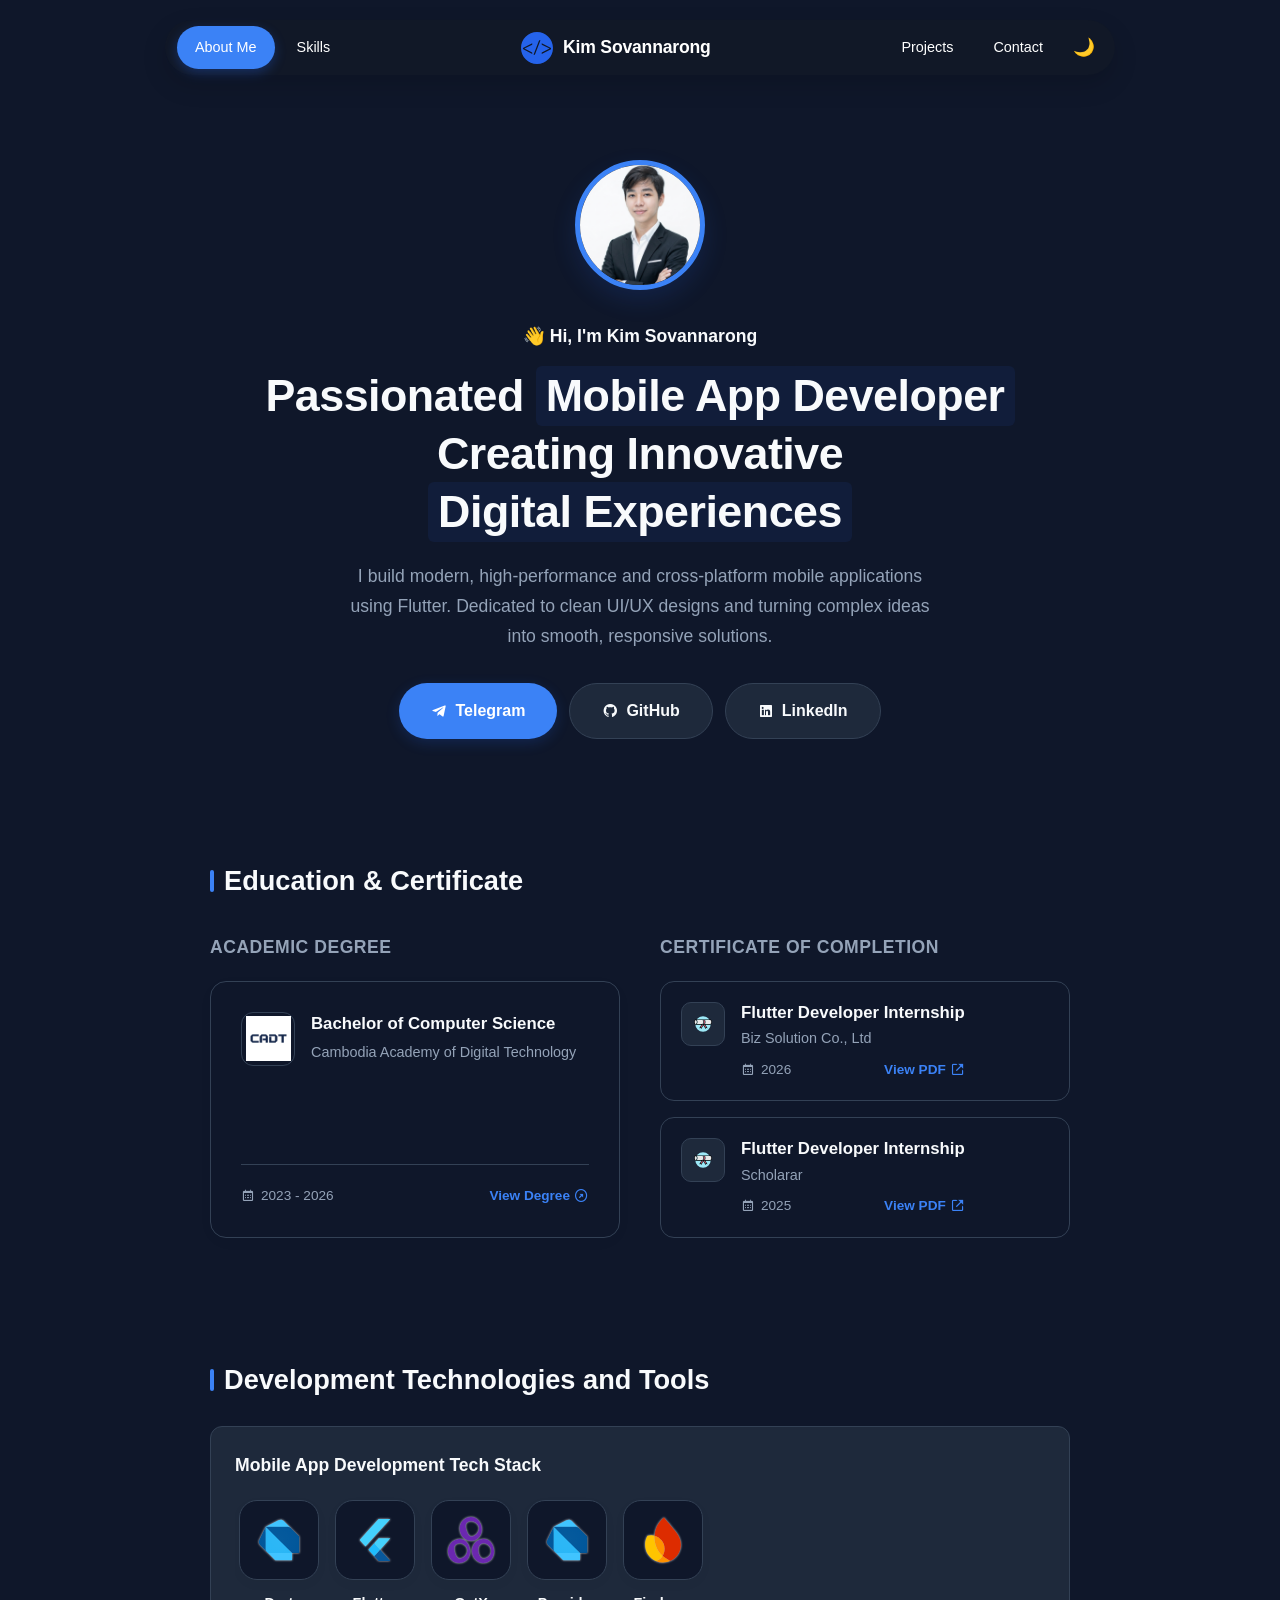
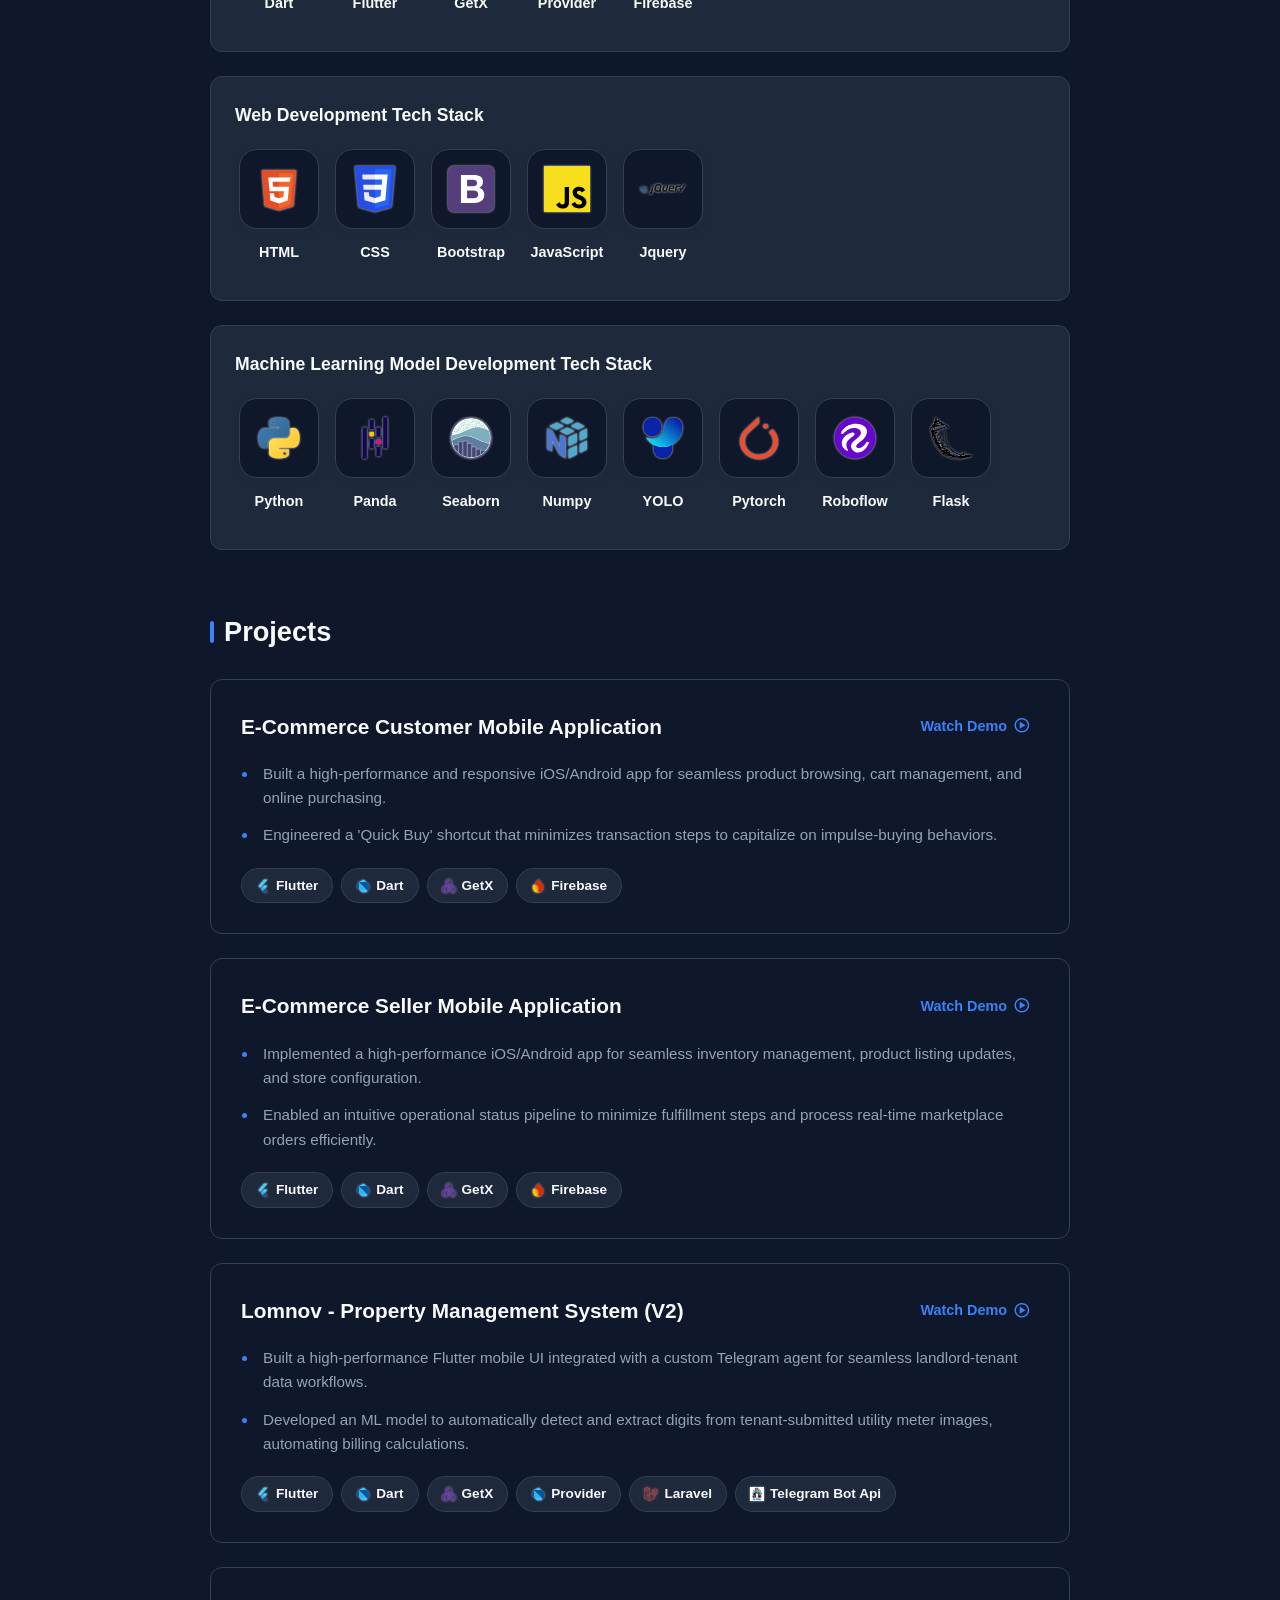
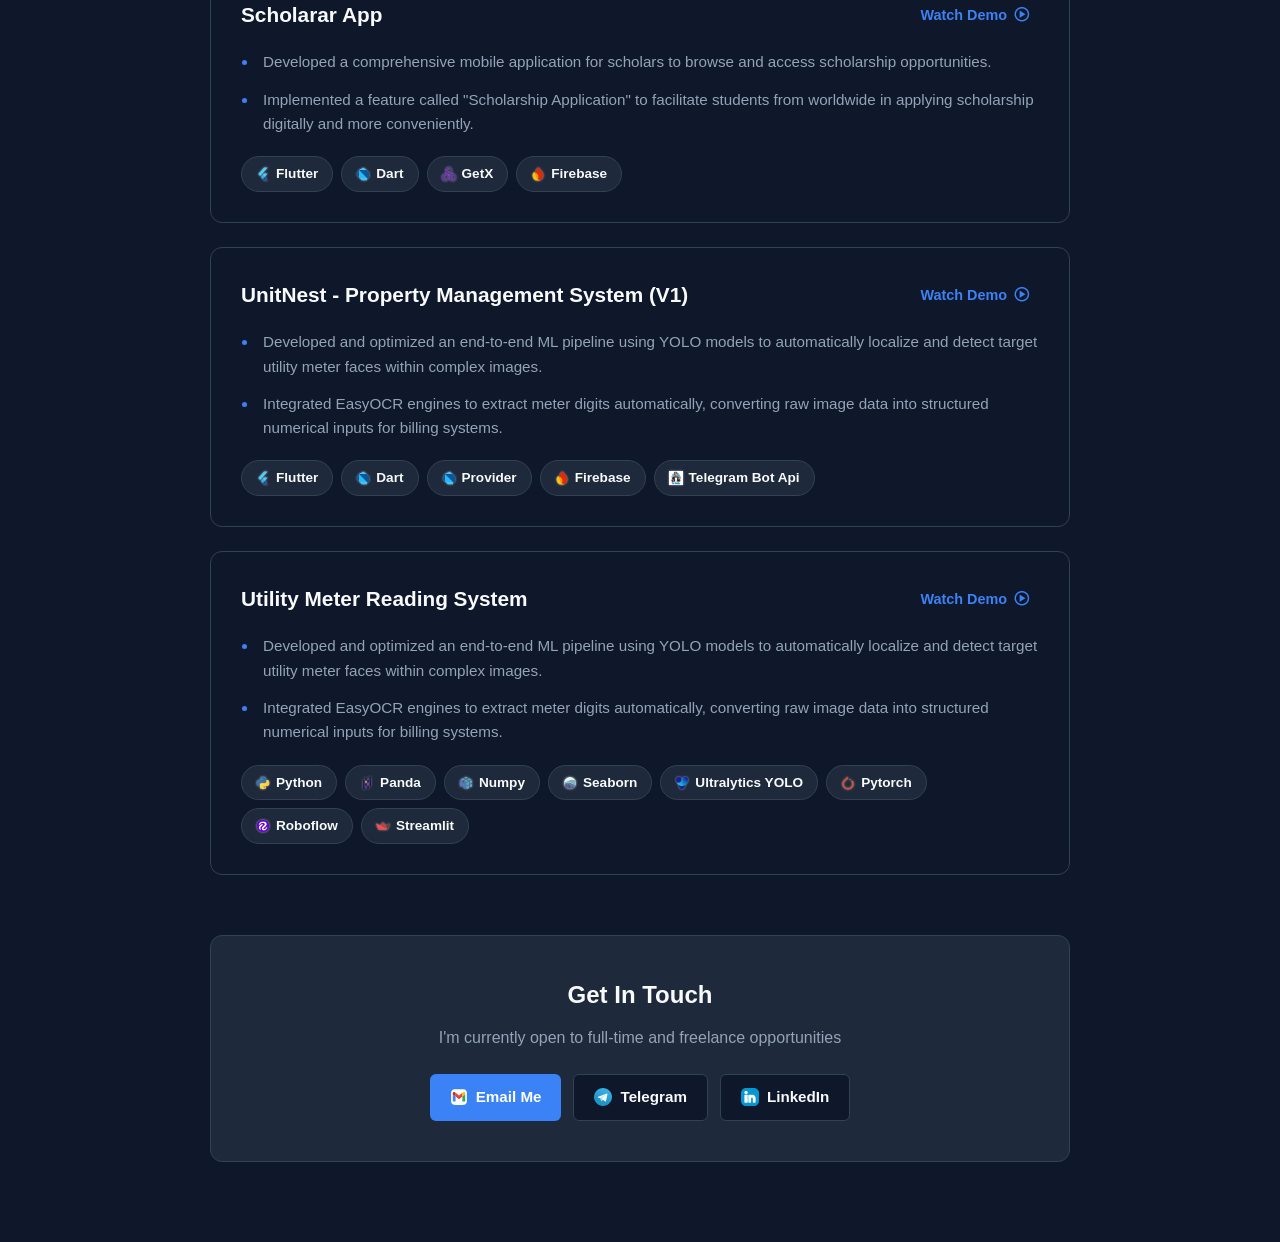
==== commit 55a5d12a: "update code" ====
--- a/index.html
+++ b/index.html
@@ -1,5 +1,5 @@
 <!DOCTYPE html>
-<html lang="en">
+<html lang="en" data-theme="dark">
 
 <head>
     <meta charset="UTF-8">
@@ -399,6 +399,7 @@
                         <span class="tag"><img src="assets/logo/panda-logo.svg" alt="Panda" class="tag-icon"> Panda</span>
                         <span class="tag"><img src="assets/logo/numpy-logo.svg" alt="numpy" class="tag-icon"> Numpy</span>
                         <span class="tag"><img src="assets/logo/seaborn-logo.svg" alt="Seaborn" class="tag-icon"> Seaborn</span>
+                        <span class="tag"><img src="assets/logo/ultralyticsYOLO-logo.svg" alt="Ultralytics YOLO" class="tag-icon"> Ultralytics YOLO</span>
                         <span class="tag"><img src="assets/logo/pytorch-logo.svg" alt="Pytorch" class="tag-icon"> Pytorch</span>
                         <span class="tag"><img src="assets/logo/roboflow-logo.svg" alt="Roboflow" class="tag-icon"> Roboflow</span>
                         <span class="tag"><img src="assets/logo/streamlit-logo.svg" alt="Streamlit" class="tag-icon"> Streamlit</span>
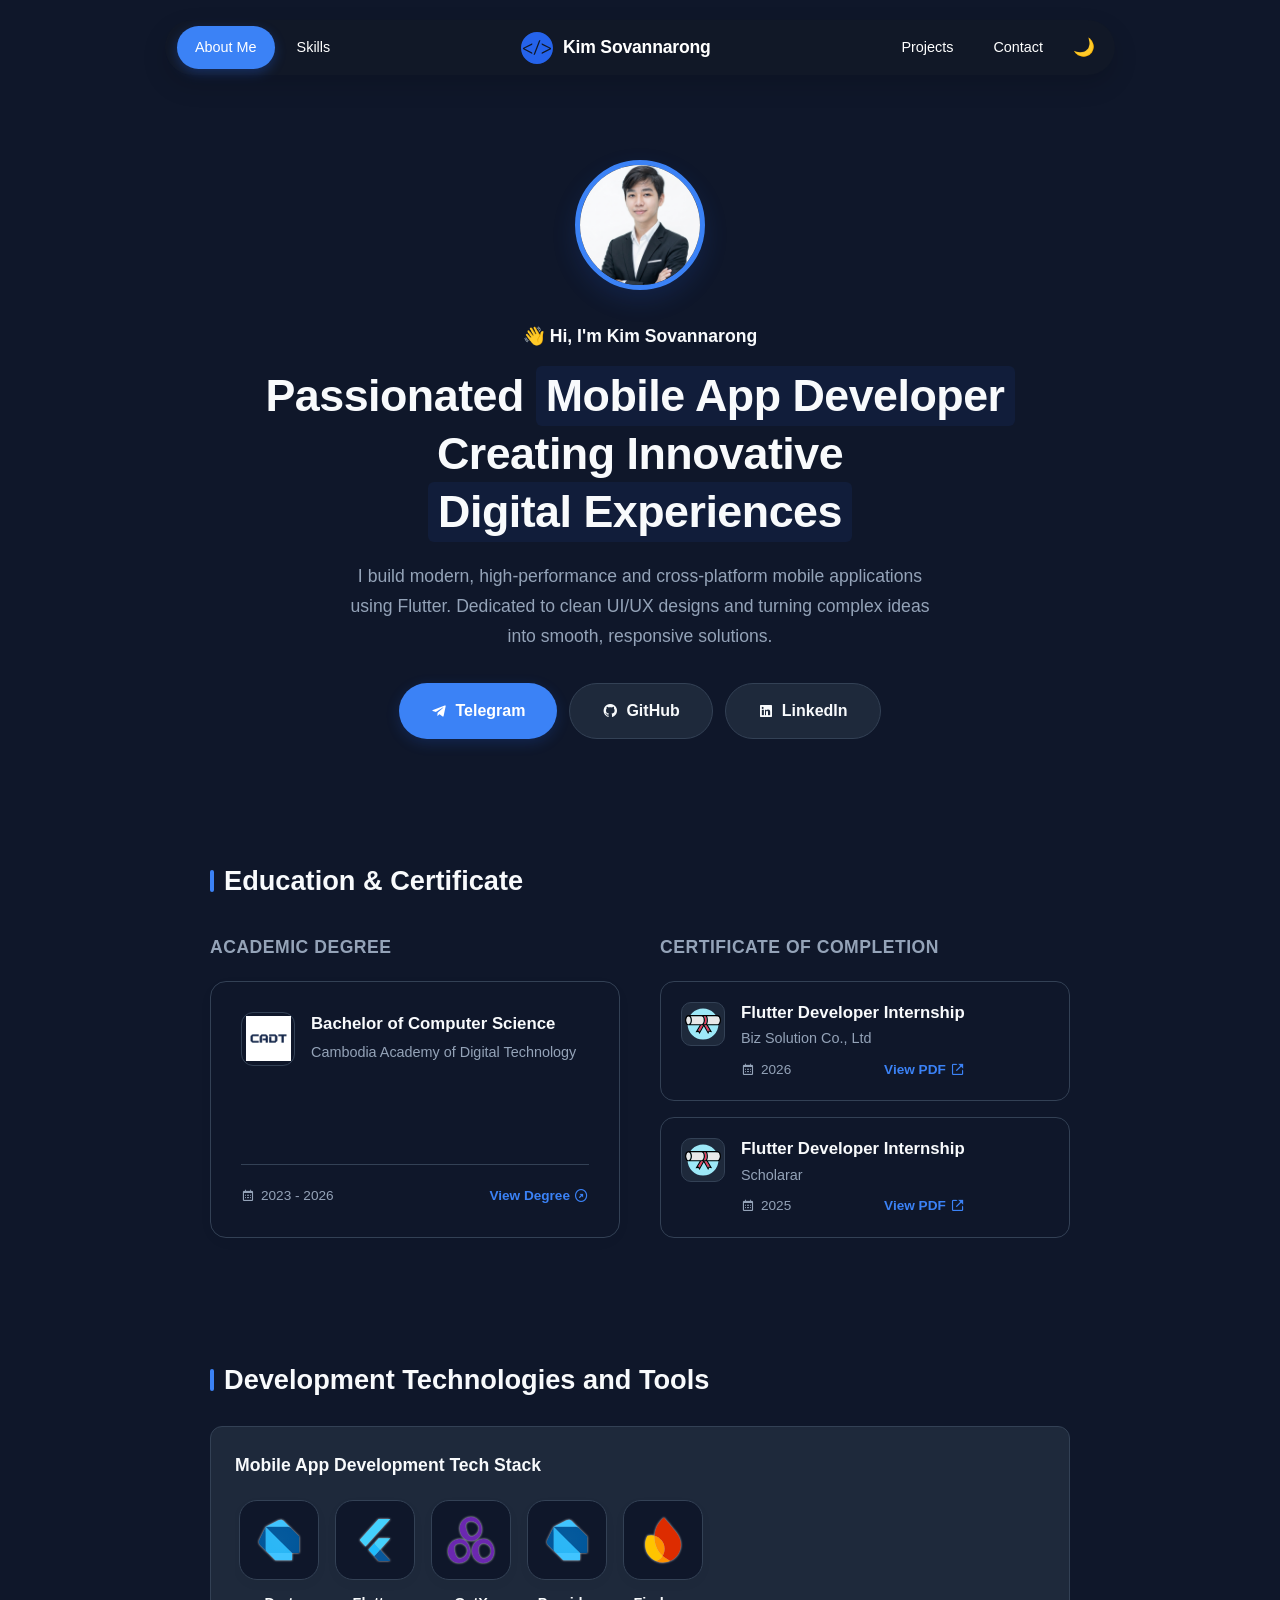
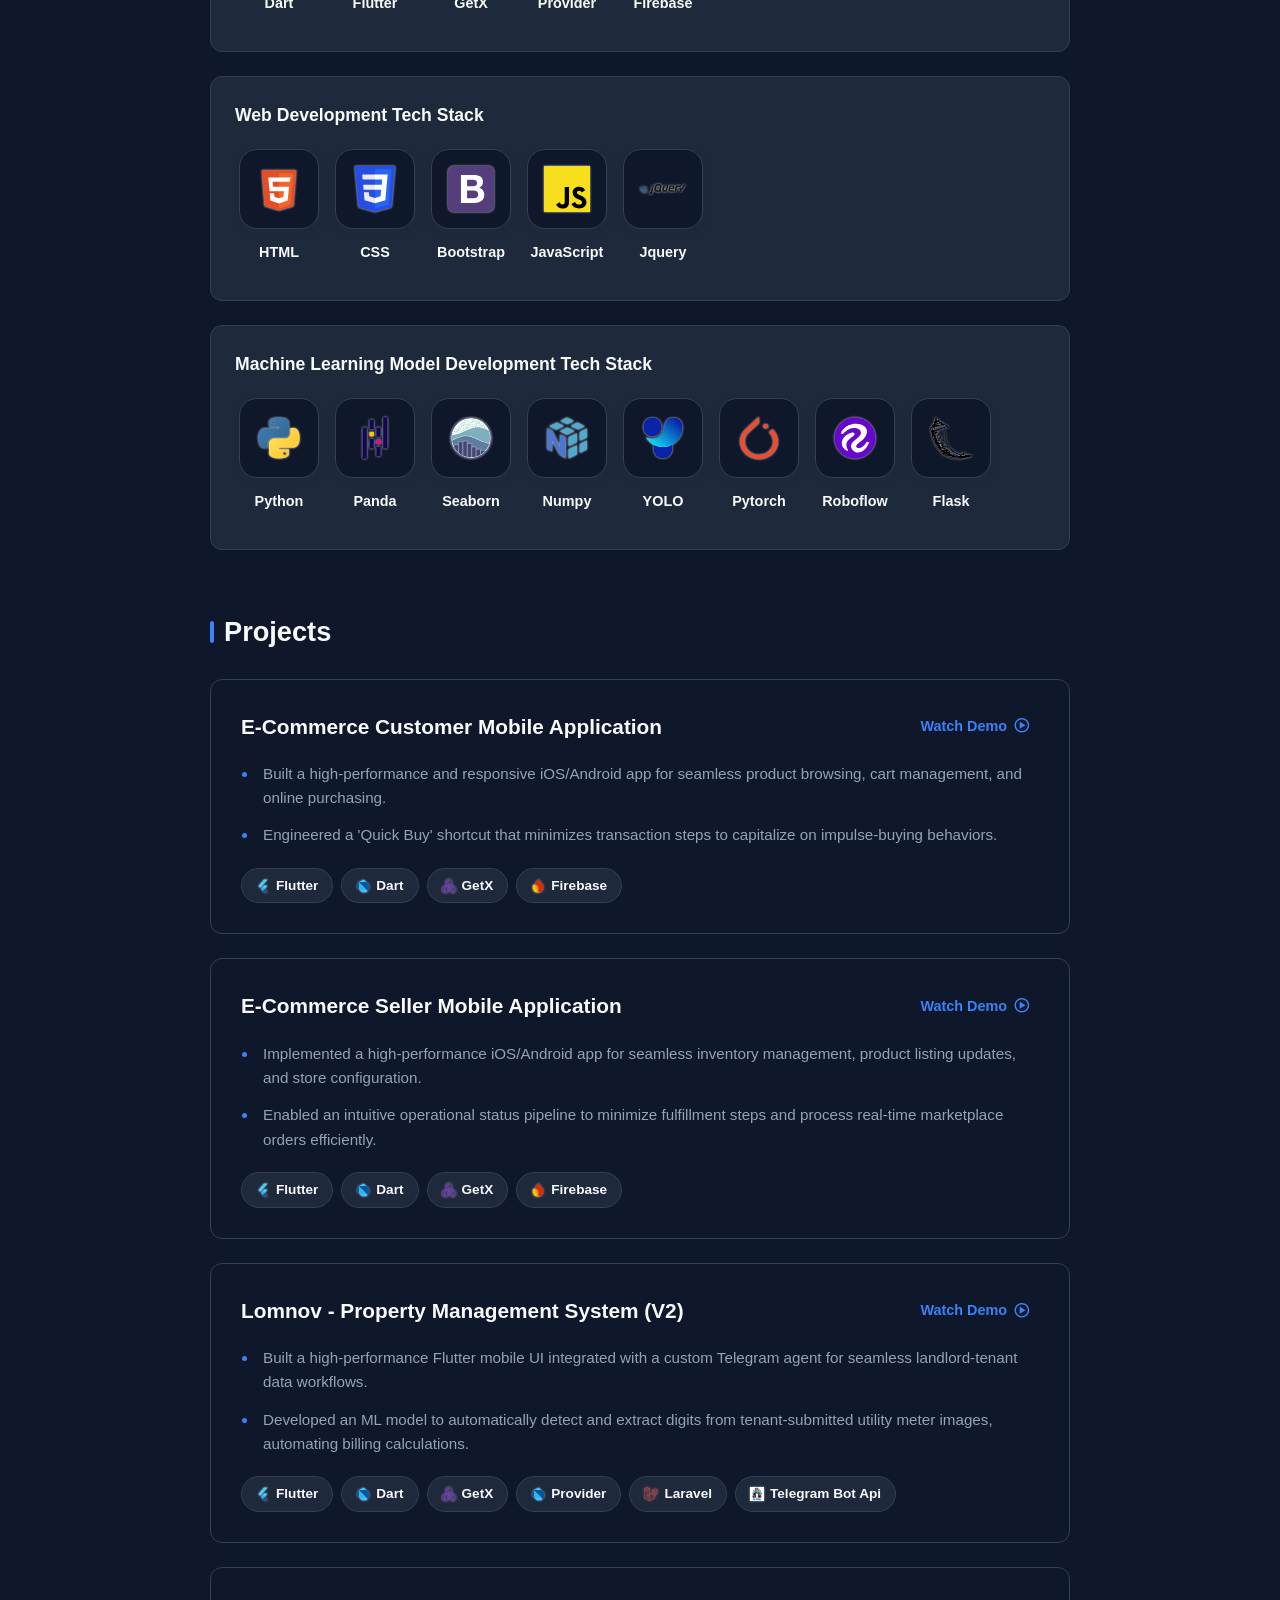
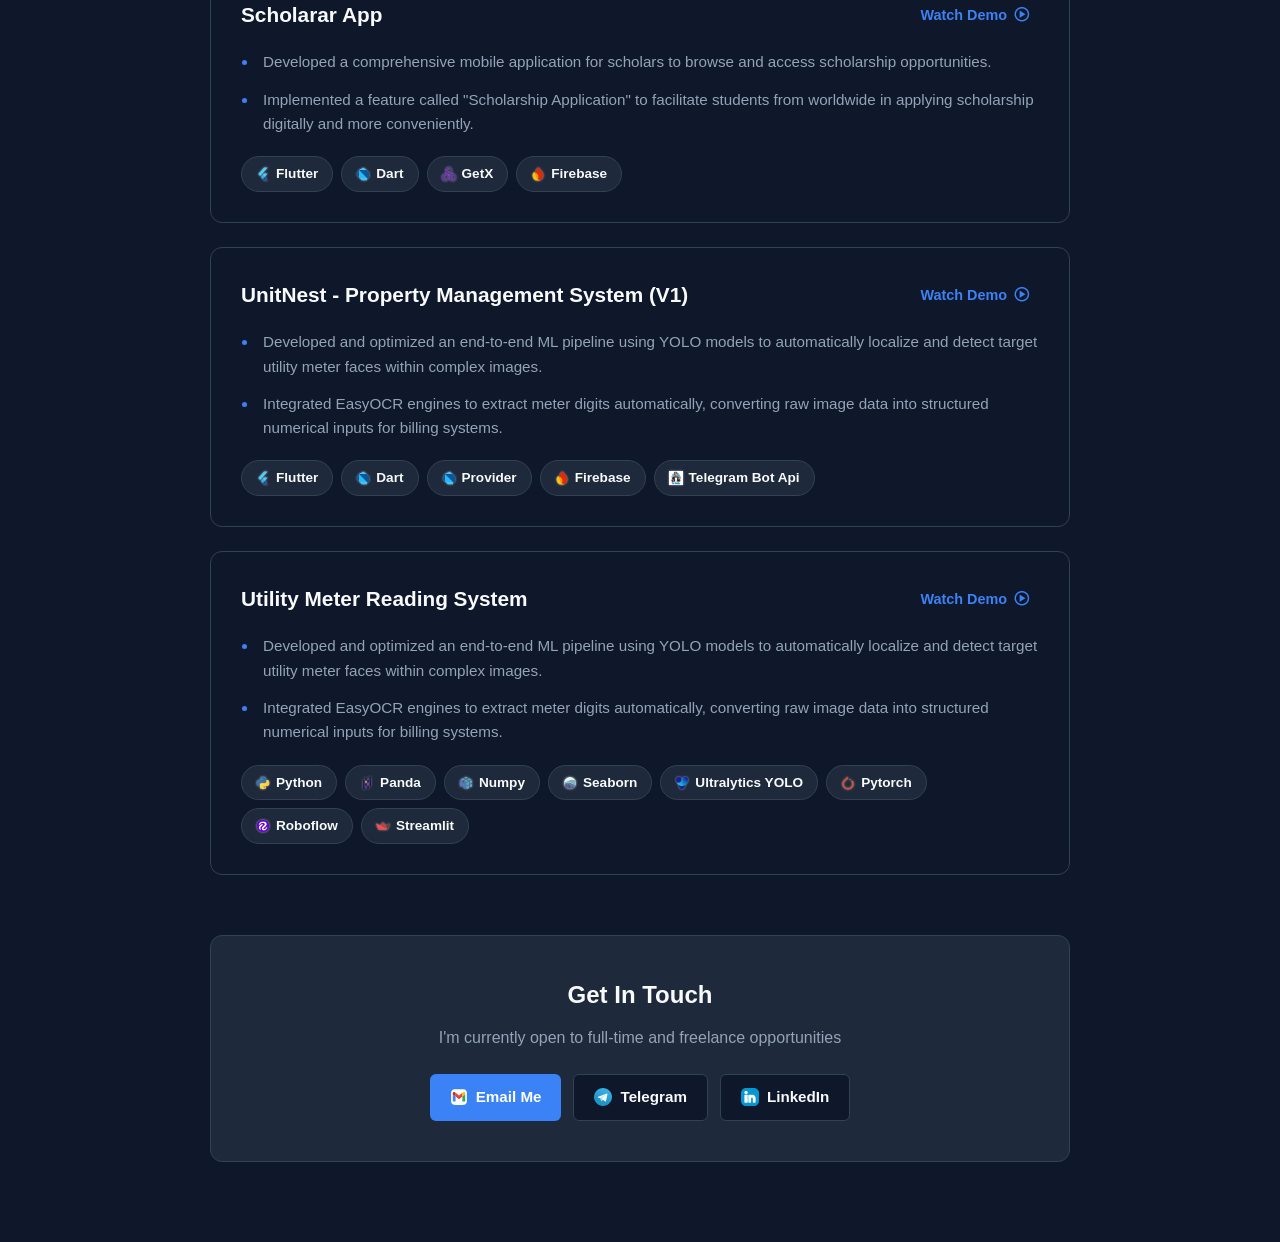
==== commit f9351ac7: "update icon size" ====
--- a/index.html
+++ b/index.html
@@ -101,7 +101,7 @@
                     <div class="cert-stack">
                         <div class="mini-cert-card">
                             <div class="mini-cert-icon">
-                                <img src="assets/logo/certificate-logo.svg" alt="Company Logo" class="btn-icon">
+                                <img src="assets/logo/certificate-logo.svg" alt="Company Logo" class="btn-cert-img">
                             </div>
                             <div class="mini-cert-info">
                                 <h5>Flutter Developer Internship</h5>
@@ -119,7 +119,7 @@
 
                         <div class="mini-cert-card">
                             <div class="mini-cert-icon">
-                                <img src="assets/logo/certificate-logo.svg" alt="Certificate Logo" class="btn-icon">
+                                <img src="assets/logo/certificate-logo.svg" alt="Certificate Logo" class="btn-cert-img">
                             </div>
                             <div class="mini-cert-info">
                                 <h5>Flutter Developer Internship</h5>
--- a/style.css
+++ b/style.css
@@ -642,6 +642,13 @@
     display: inline-block;
 }
 
+.btn-cert-img {
+    width: 36px;          
+    height: 36px;
+    object-fit: contain;
+    display: inline-block;
+}
+
 .btn-img {
     width: 45px;          
     height: 45px;
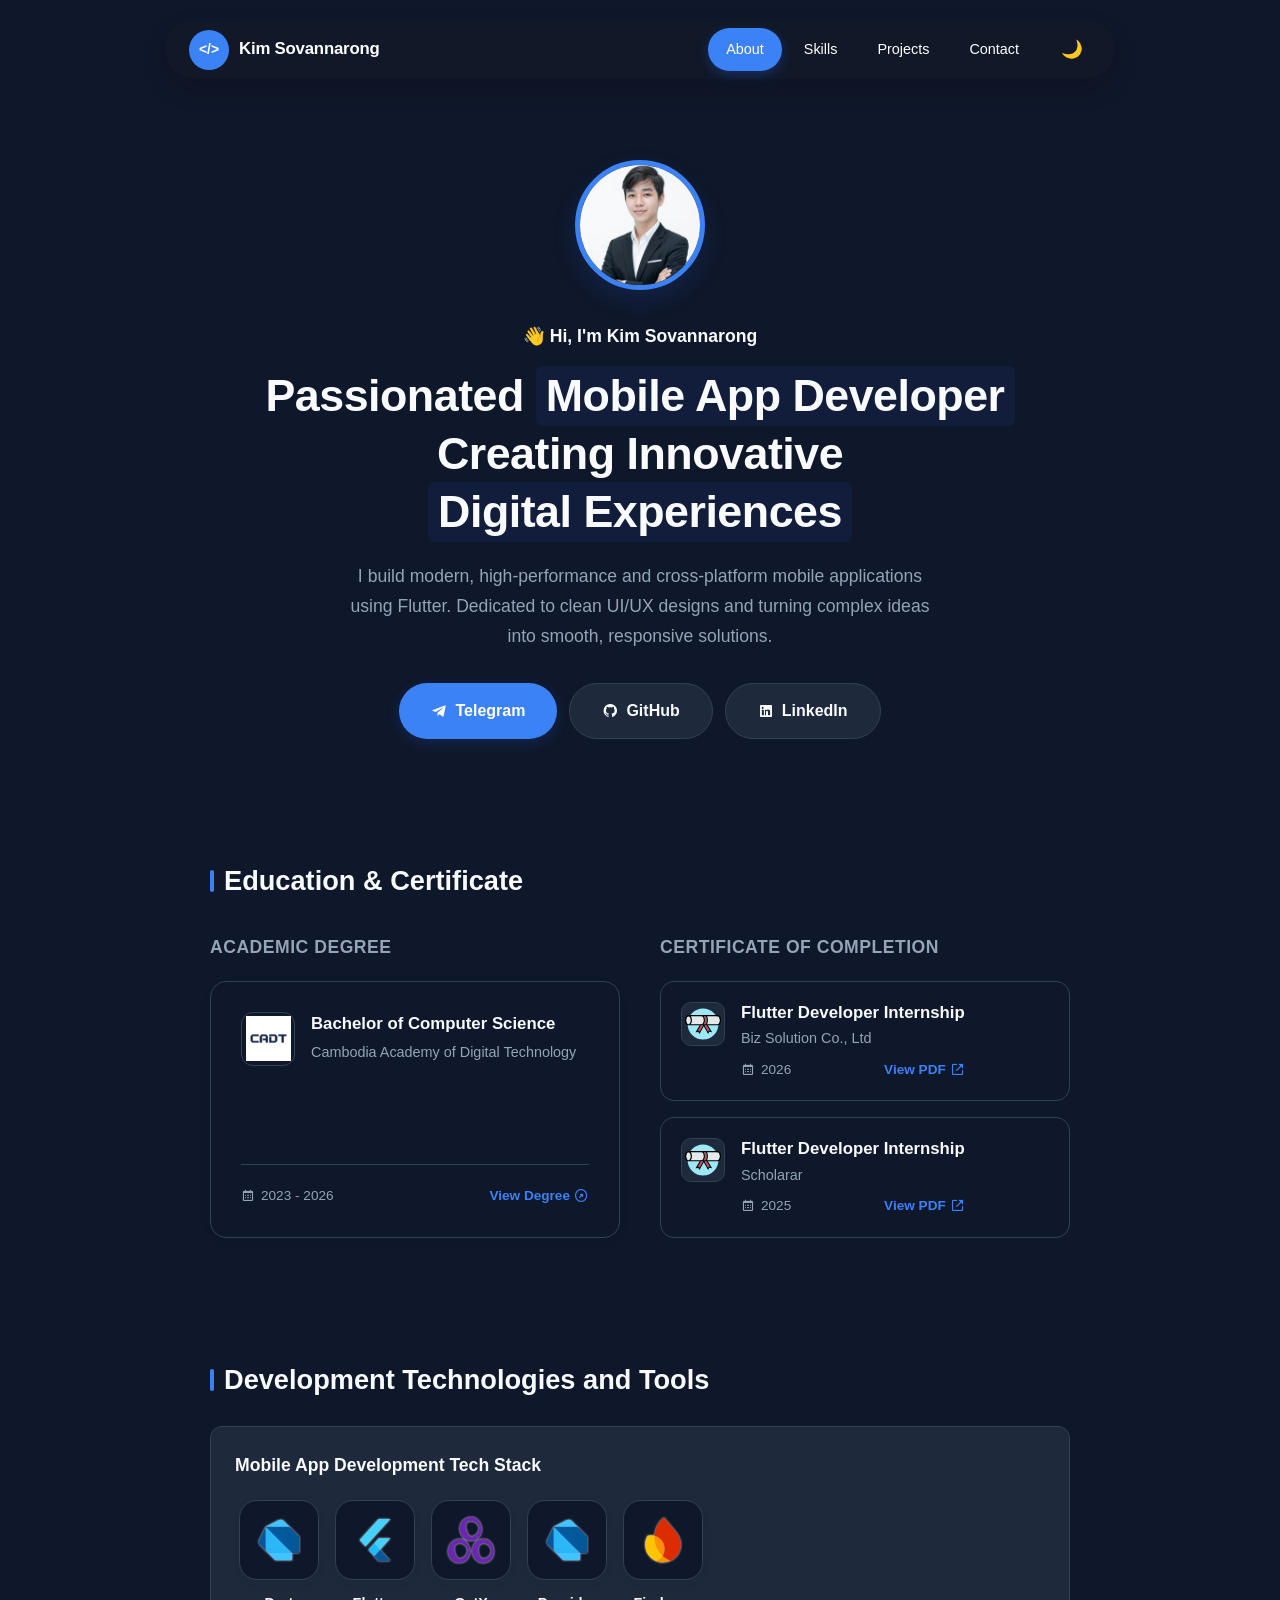
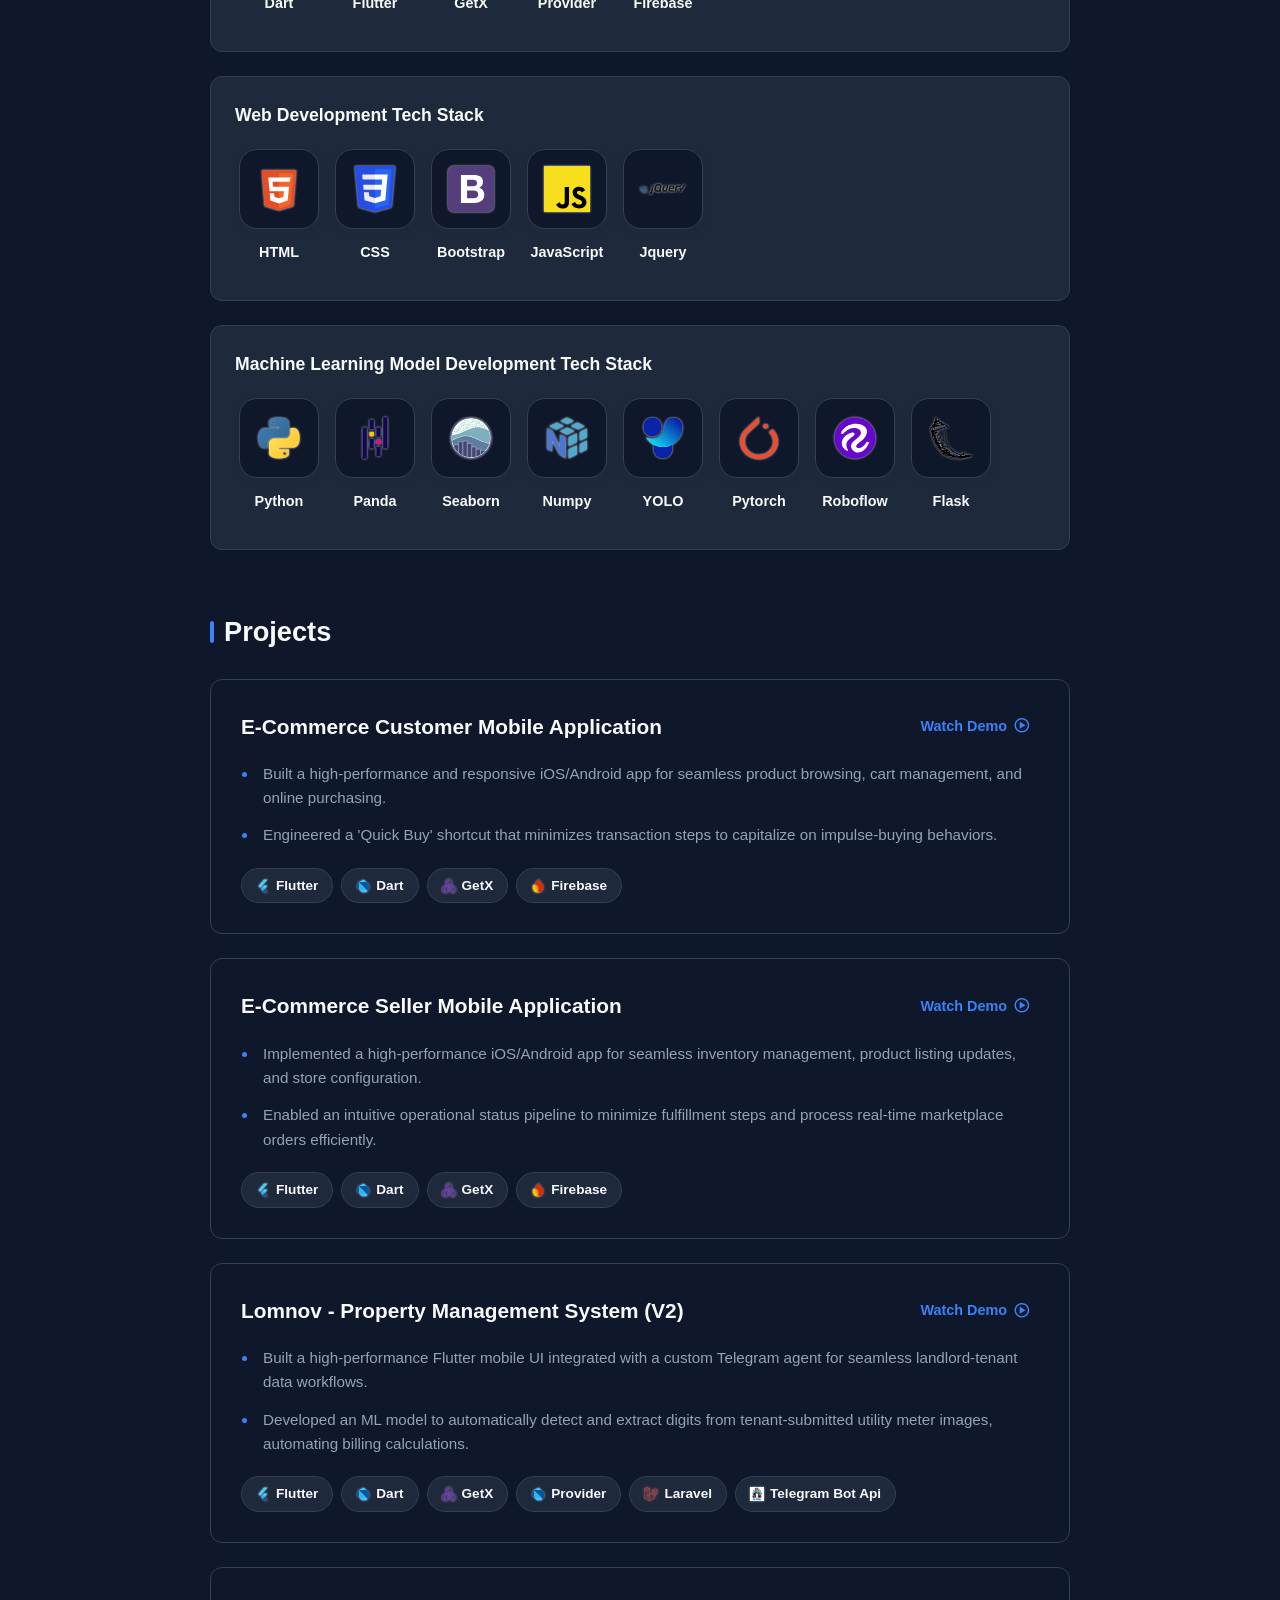
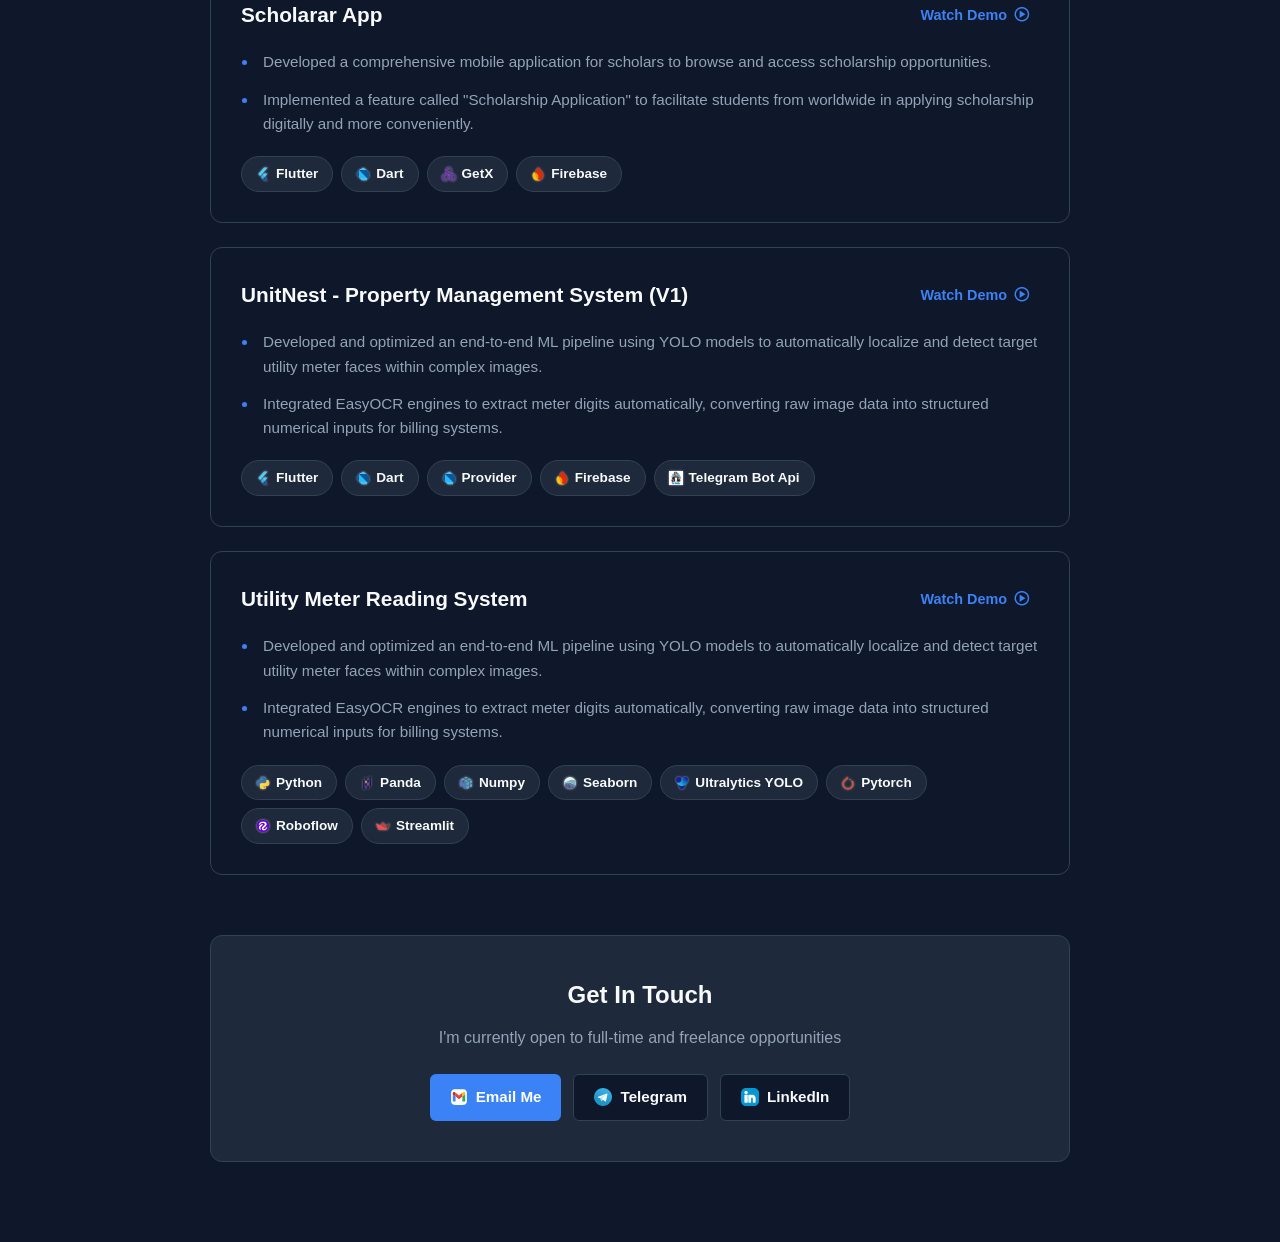
==== commit 18680fea: "update nav bar" ====
--- a/index.html
+++ b/index.html
@@ -13,24 +13,32 @@
 <body>
 
     <div class="nav-wrapper">
-        <nav class="navbar">
+    <nav class="navbar">
+        <a href="#home" class="nav-logo">
+            <div class="logo-container">
+  <span class="logo-icon">&lt;/&gt;</span>
+  <span class="logo-text">Kim Sovannarong</span>
+</div>
+        </a>
+
+        <button class="hamburger-toggle" id="hamburgerToggle" aria-label="Toggle navigation menu">
+            <span class="bar"></span>
+            <span class="bar"></span>
+            <span class="bar"></span>
+        </button>
+
+        <div class="nav-interactive-group" id="navMenu">
             <div class="nav-group">
-                <a href="#about" class="nav-item active">About Me</a>
+                <a href="#about" class="nav-item">About</a>
                 <a href="#skills" class="nav-item">Skills</a>
-            </div>
-
-            <div class="nav-logo">
-                <img src="assets/logo/coding-logo.svg" alt="Kim Sovannarong Logo" class="brand-logo-img">
-                <span>Kim Sovannarong</span>
-            </div>
-
-            <div class="nav-group">
                 <a href="#projects" class="nav-item">Projects</a>
                 <a href="#contact" class="nav-item">Contact</a>
-                <button class="theme-toggle" id="themeBtn" aria-label="Toggle Theme">🌙</button>
-            </div>
-        </nav>
-    </div>
+            </div>
+            
+            <button class="theme-toggle" id="themeBtn">🌙</button>
+        </div>
+    </nav>
+</div>
 
     <div class="container">
         <header id="about" class="section-target">
@@ -363,7 +371,7 @@
                     <div class="project-header">
                         <div class="project-title">UnitNest - Property Management System (V1)</div>
                         <div class="project-links">
-                            <button class="video-demo-btn" onclick="openVideoModal('https://www.youtube.com/embed/_4WnRARhxXo?si=hpcNKWWQp82ptz8z')">
+                            <button class="video-demo-btn" onclick="openVideoModal('https://www.youtube.com/embed/Kbxnub0kZTQ?si=lbGGmRAD9B3LKmHt')">
                                 Watch Demo <i class="bx bx-play-circle"></i>
                             </button>
                         </div>
--- a/style.css
+++ b/style.css
@@ -70,6 +70,9 @@
 /* ==========================================================================
    3. FLOATING PILL NAVIGATION BAR
    ========================================================================== */
+/* ==========================================================================
+   3. FLOATING PILL NAVIGATION BAR (RE-ENGINEERED RESPONSIVE)
+   ========================================================================== */
 .nav-wrapper {
     position: fixed;
     top: 20px;
@@ -85,12 +88,59 @@
     display: flex;
     align-items: center;
     justify-content: space-between;
-    padding: 6px 12px;
+    padding: 8px 24px;
     border-radius: 40px; 
     width: 100%;
     max-width: 950px;
     box-shadow: 0 10px 25px rgba(0, 0, 0, 0.15);
-    transition: background-color 0.3s ease;
+    transition: background-color 0.3s ease, border-radius 0.3s ease;
+}
+
+.logo-container {
+    display: inline-flex;
+    align-items: center;
+    font-family: sans-serif; /* Clean font for the logo */
+    gap: 10px;               /* Space between the circle and your name */
+  }
+
+  .logo-icon {
+    background-color: var(--accent-blue); /* Nice professional blue */
+    color: white;              /* Makes the </> white */
+    width: 40px;               /* Must match height */
+    height: 40px;              /* Must match width */
+    border-radius: 50%;        /* This makes it a perfect circle */
+    
+    /* Centering the </> perfectly inside the circle */
+    display: inline-flex;
+    align-items: center;
+    justify-content: center;
+    
+    font-weight: bold;
+    font-size: 14px;
+  }
+
+  /* Style for your name */
+  .logo-text {
+    font-weight: 700;
+    font-size: 1.05rem;
+    color: #ffffff;
+    letter-spacing: -0.2px;
+  }
+
+/* --- Brand Positioning --- */
+.nav-logo {
+    display: flex;
+    align-items: center;
+    gap: 10px;
+    text-decoration: none;
+    flex-shrink: 0;
+}
+
+/* --- Interactive Group (Links + Theme Toggle Container) --- */
+.nav-interactive-group {
+    display: flex;
+    align-items: center;
+    gap: 16px;
 }
 
 .nav-group {
@@ -107,6 +157,7 @@
     font-weight: 500;
     border-radius: 30px;
     transition: all 0.25s ease;
+    white-space: nowrap;
 }
 
 .nav-item:hover {
@@ -117,29 +168,6 @@
     background-color: var(--accent-blue);
     color: var(--text-light);
     box-shadow: 0 4px 12px rgba(37, 99, 235, 0.3);
-}
-
-/* --- Navigation Logo Container --- */
-.nav-logo {
-    display: flex;
-    align-items: center;
-    gap: 10px;
-    text-decoration: none;
-}
-
-/* --- Brand Logo Image Metrics --- */
-.brand-logo-img {
-    width: 32px;          
-    height: 32px;
-    object-fit: contain;  
-    border-radius: 6px;   
-}
-
-.nav-logo span {
-    font-weight: 700;
-    font-size: 1.1rem;
-    color: #ffffff;
-    letter-spacing: -0.2px;
 }
 
 .theme-toggle {
@@ -158,6 +186,95 @@
 
 .theme-toggle:hover {
     background: rgba(255, 255, 255, 0.1);
+}
+
+/* --- Hamburger Toggle Styles (Hidden Default on Desktop) --- */
+.hamburger-toggle {
+    display: none;
+    flex-direction: column;
+    justify-content: space-between;
+    width: 22px;
+    height: 16px;
+    background: transparent;
+    border: none;
+    cursor: pointer;
+    padding: 0;
+    z-index: 1010;
+}
+
+.hamburger-toggle .bar {
+    width: 100%;
+    height: 2px;
+    background-color: #ffffff;
+    border-radius: 2px;
+    transition: all 0.3s cubic-bezier(0.25, 0.8, 0.25, 1);
+}
+
+/* ==========================================================================
+   MOBILE RESPONSIVE BREAKPOINT SWITCH (Under 768px Width)
+   ========================================================================== */
+@media (max-width: 768px) {
+    .hamburger-toggle {
+        display: flex; /* Show hamburger button */
+    }
+
+    /* Transform pill shape down into an accordion box when active on mobile */
+    .navbar.mobile-expanded {
+        border-radius: 20px;
+    }
+
+    /* Pull navigation layout down vertically inside absolute tracking area */
+    .nav-interactive-group {
+        position: absolute;
+        top: 100%;
+        left: 20px;
+        right: 20px;
+        margin-top: 10px;
+        background-color: var(--navbar-bg);
+        flex-direction: column;
+        padding: 20px;
+        border-radius: 16px;
+        box-shadow: 0 10px 25px rgba(0, 0, 0, 0.2);
+        gap: 20px;
+
+        /* Standard closing behavior transitions */
+        opacity: 0;
+        visibility: hidden;
+        transform: translateY(-10px);
+        transition: transform 0.3s ease, opacity 0.3s ease, visibility 0.3s;
+    }
+
+    /* Active visibility selector */
+    .nav-interactive-group.active {
+        opacity: 1;
+        visibility: visible;
+        transform: translateY(0);
+    }
+
+    .nav-group {
+        flex-direction: column;
+        width: 100%;
+        gap: 8px;
+    }
+
+    .nav-item {
+        width: 100%;
+        text-align: center;
+        padding: 12px 0;
+    }
+
+    /* --- Hamburger Morphing Animations (Transforms bars into an "X") --- */
+    .hamburger-toggle.active .bar:nth-child(1) {
+        transform: translateY(7px) rotate(45deg);
+    }
+
+    .hamburger-toggle.active .bar:nth-child(2) {
+        opacity: 0;
+    }
+
+    .hamburger-toggle.active .bar:nth-child(3) {
+        transform: translateY(-7px) rotate(-45deg);
+    }
 }
 
 /* ==========================================================================
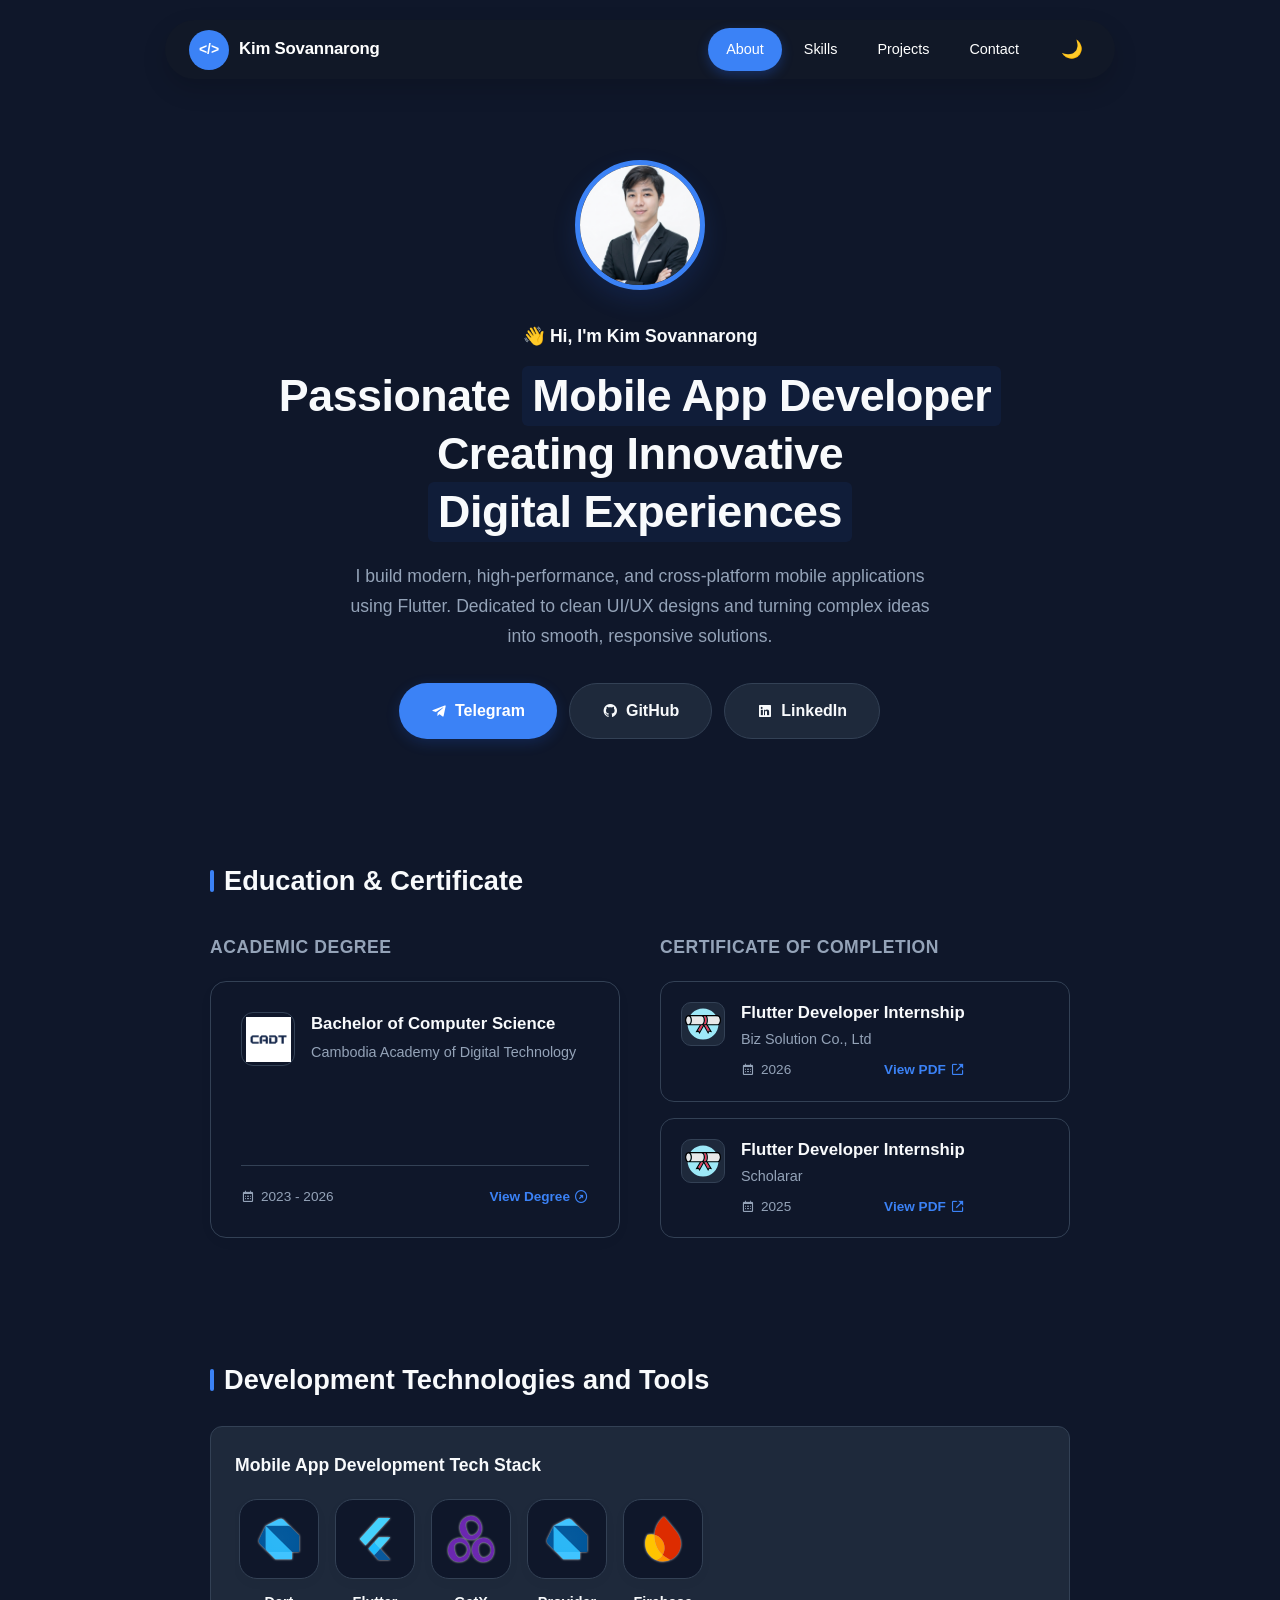
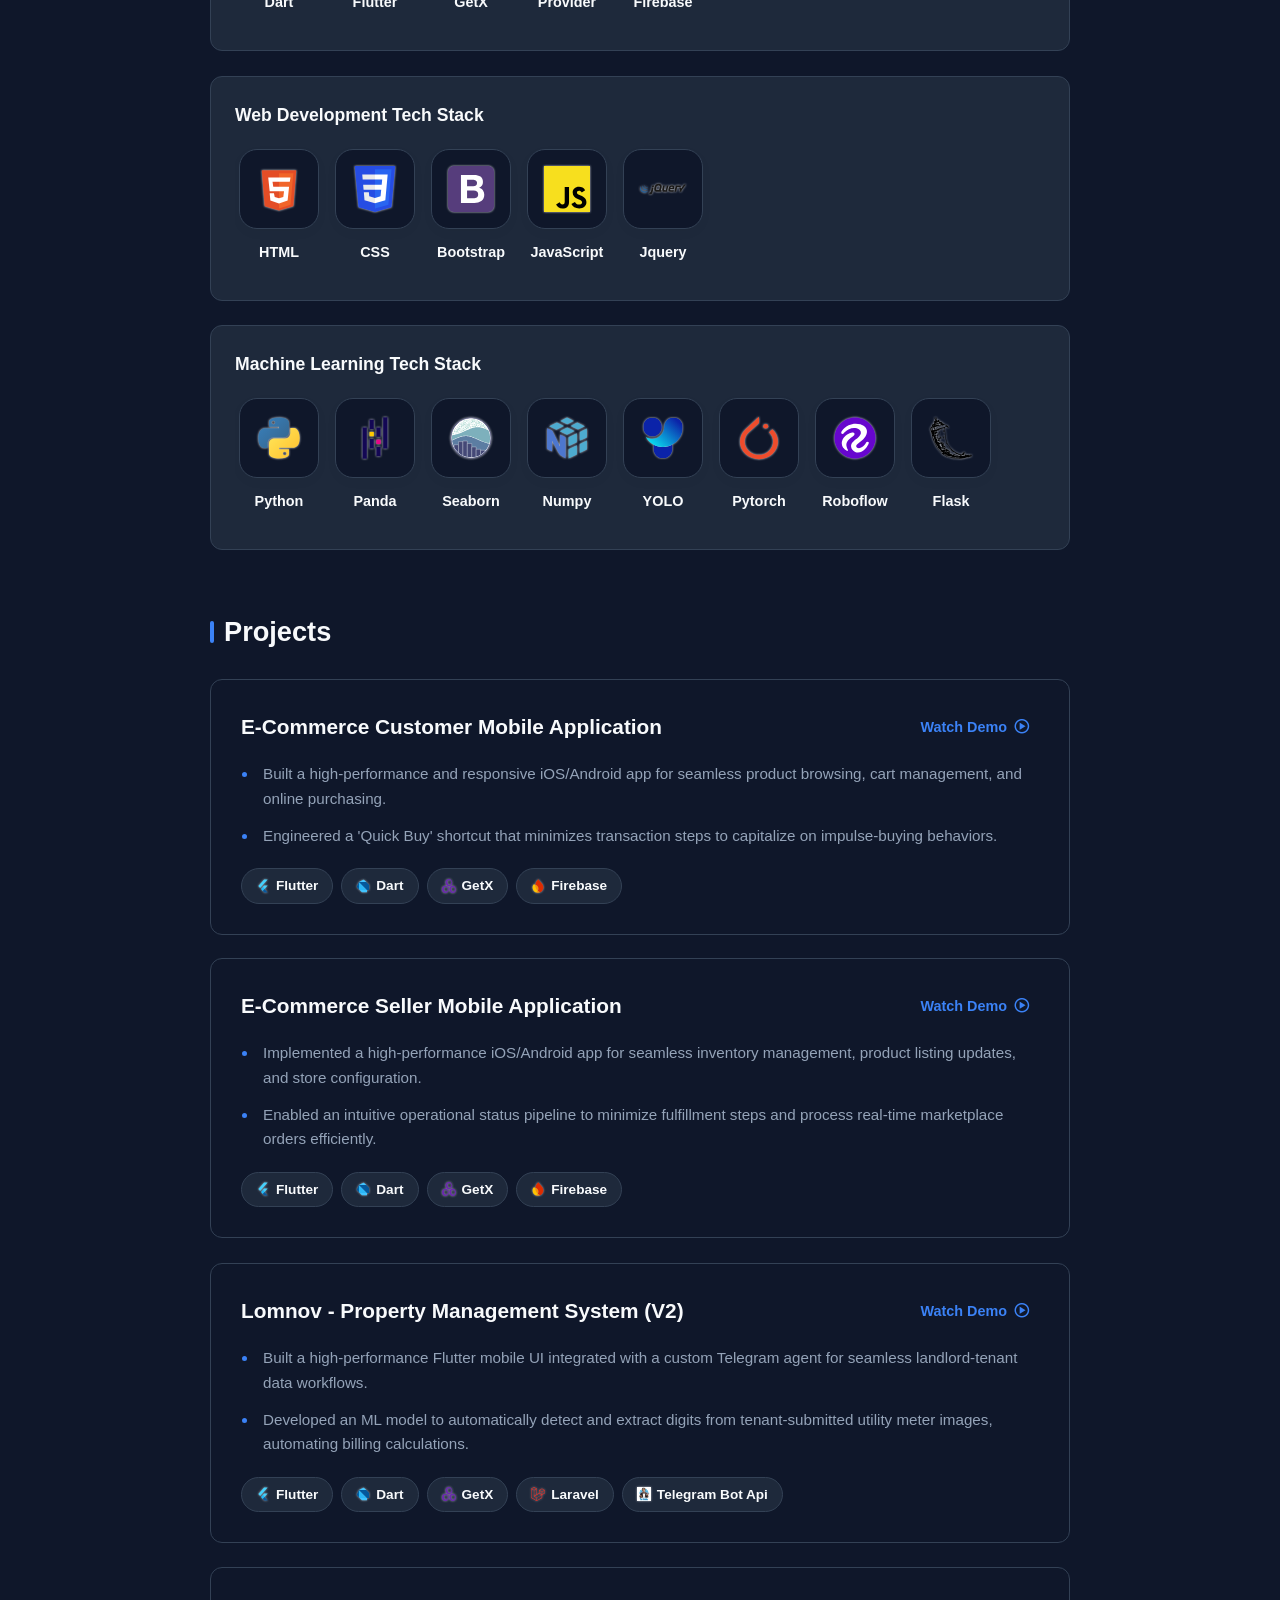
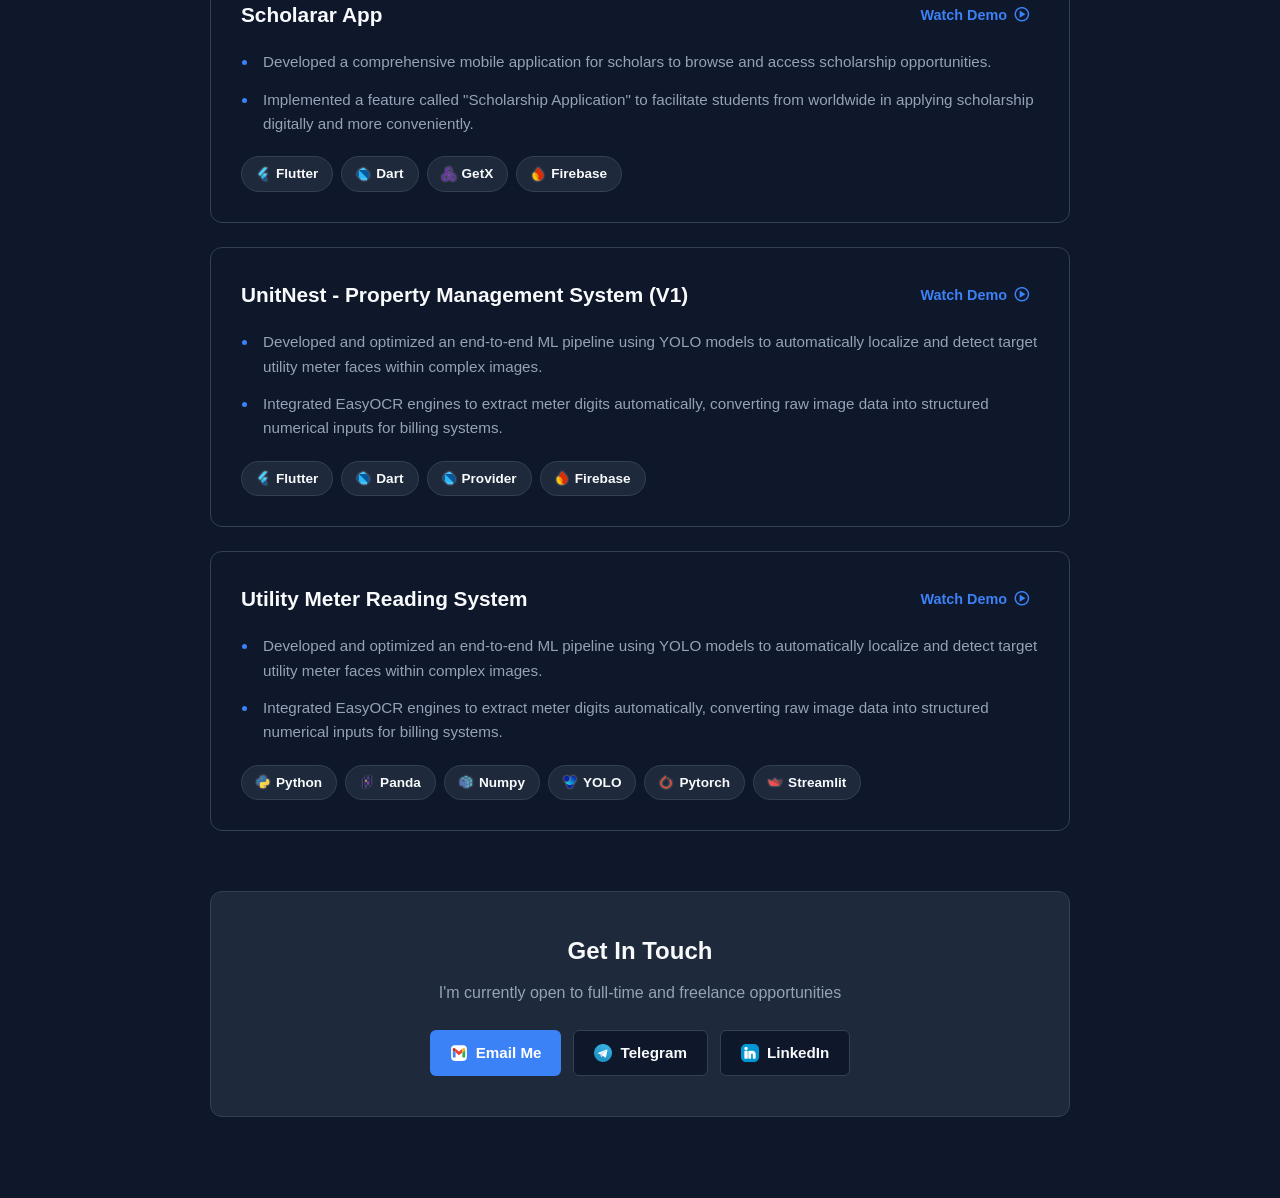
==== commit 90d3a2ff: "update transition" ====
--- a/index.html
+++ b/index.html
@@ -13,55 +13,55 @@
 <body>
 
     <div class="nav-wrapper">
-    <nav class="navbar">
-        <a href="#home" class="nav-logo">
-            <div class="logo-container">
-  <span class="logo-icon">&lt;/&gt;</span>
-  <span class="logo-text">Kim Sovannarong</span>
-</div>
-        </a>
-
-        <button class="hamburger-toggle" id="hamburgerToggle" aria-label="Toggle navigation menu">
-            <span class="bar"></span>
-            <span class="bar"></span>
-            <span class="bar"></span>
-        </button>
-
-        <div class="nav-interactive-group" id="navMenu">
-            <div class="nav-group">
-                <a href="#about" class="nav-item">About</a>
-                <a href="#skills" class="nav-item">Skills</a>
-                <a href="#projects" class="nav-item">Projects</a>
-                <a href="#contact" class="nav-item">Contact</a>
-            </div>
-            
-            <button class="theme-toggle" id="themeBtn">🌙</button>
-        </div>
-    </nav>
-</div>
+        <nav class="navbar">
+            <a href="#home" class="nav-logo">
+                <div class="logo-container">
+                    <span class="logo-icon">&lt;/&gt;</span>
+                    <span class="logo-text">Kim Sovannarong</span>
+                </div>
+            </a>
+
+            <button class="hamburger-toggle" id="hamburgerToggle" aria-label="Toggle navigation menu">
+                <span class="bar"></span>
+                <span class="bar"></span>
+                <span class="bar"></span>
+            </button>
+
+            <div class="nav-interactive-group" id="navMenu">
+                <div class="nav-group">
+                    <a href="#about" class="nav-item">About</a>
+                    <a href="#skills" class="nav-item">Skills</a>
+                    <a href="#projects" class="nav-item">Projects</a>
+                    <a href="#contact" class="nav-item">Contact</a>
+                </div>
+                
+                <button class="theme-toggle" id="themeBtn">🌙</button>
+            </div>
+        </nav>
+    </div>
 
     <div class="container">
         <header id="about" class="section-target">
             <div class="hero-layout-centered">
-                <div class="image-pane-centered">
+                <div class="image-pane-centered animate-fade-up">
                     <img src="assets/logo/profile.png" alt="Kim Sovannarong" class="profile-circle">
                 </div>
 
-                <div class="greeting-badge">
+                <div class="greeting-badge reveal-horizontal slide-left">
                     👋 Hi, I'm Kim Sovannarong
                 </div>
 
-                <h1 class="headline-centered">
-                    Passionated <span class="highlight-text">Mobile App Developer</span> <br>
+                <h1 class="headline-centered reveal-horizontal slide-left">
+                    Passionate <span class="highlight-text">Mobile App Developer</span> <br>
                     Creating Innovative <span class="highlight-text">Digital Experiences</span>
                 </h1>
 
-                <p class="bio-centered">
-                    I build modern, high-performance and cross-platform mobile applications using Flutter.
+                <p class="bio-centered reveal-horizontal slide-left delay-1">
+                    I build modern, high-performance, and cross-platform mobile applications using Flutter.
                     Dedicated to clean UI/UX designs and turning complex ideas into smooth, responsive solutions.
                 </p>
 
-                <div class="action-centered">
+                <div class="action-centered reveal-horizontal slide-left delay-3">
                     <a href="https://t.me/RongRong26" target="_blank" class="btn btn-primary">
                         <i class="bx bxl-telegram"></i> Telegram
                     </a>
@@ -76,9 +76,9 @@
         </header>
 
         <section class="certifications-section" id="credentials">
-            <h2 class="section-title">Education & Certificate</h2>
+            <h2 class="section-title reveal-horizontal slide-left">Education & Certificate</h2>
             <div class="cert-grid">
-                <div class="cert-column-left">
+                <div class="cert-column-left reveal-horizontal slide-left">
                     <h3 class="column-subtitle">Academic Degree</h3>
                     <div class="degree-card">
                         <div class="degree-main-content">
@@ -104,7 +104,7 @@
                     </div>
                 </div>
 
-                <div class="cert-column-right">
+                <div class="cert-column-right reveal-horizontal slide-left">
                     <h3 class="column-subtitle">Certificate of Completion</h3>
                     <div class="cert-stack">
                         <div class="mini-cert-card">
@@ -117,8 +117,7 @@
                                 <div class="mini-cert-footer">
                                     <span class="cert-date"><i class="bx bx-calendar"></i> 2026</span>
                                     <a href="assets/certificate/Biz-certi.pdf" target="_blank"
-                                        class="cert-view-link pdf-action-btn" data-available="true"
-                                        onclick="if(this.getAttribute('data-available') === 'false') { return false; }">
+                                        class="cert-view-link pdf-action-btn" data-available="true">
                                         View PDF <i class="bx bx-link-external"></i>
                                     </a>
                                 </div>
@@ -135,8 +134,7 @@
                                 <div class="mini-cert-footer">
                                     <span class="cert-date"><i class="bx bx-calendar"></i> 2025</span>
                                     <a href="assets/certificate/scholarar_certi.png" target="_blank"
-                                        class="cert-view-link pdf-action-btn" data-available="true"
-                                        onclick="if(this.getAttribute('data-available') === 'false') { return false; }">
+                                        class="cert-view-link pdf-action-btn" data-available="true">
                                         View PDF <i class="bx bx-link-external"></i>
                                     </a>
                                 </div>
@@ -148,140 +146,52 @@
         </section>
 
         <section id="skills" class="section-target">
-            <h2>Development Technologies and Tools</h2>
+            <h2 class="reveal-horizontal slide-left">Development Technologies and Tools</h2>
             <div class="skills-container">
-                <div class="skill-category-card">
+                
+                <div class="skill-category-card reveal-horizontal slide-left">
                     <h3>Mobile App Development Tech Stack</h3>
                     <div class="scroll-track">
-                        <div class="tech-box">
-                            <div class="logo-wrapper">
-                                <img src="assets/logo/dart-logo.svg" alt="Dart Logo">
-                            </div>
-                            <span class="tech-label">Dart</span>
-                        </div>
-                        <div class="tech-box">
-                            <div class="logo-wrapper">
-                                <img src="assets/logo/Google-flutter-logo.svg" alt="Flutter Logo">
-                            </div>
-                            <span class="tech-label">Flutter</span>
-                        </div>
-                        <div class="tech-box">
-                            <div class="logo-wrapper">
-                                <img src="assets/logo/GetX-logo.svg" alt="GetX Logo">
-                            </div>
-                            <span class="tech-label">GetX</span>
-                        </div>
-                        <div class="tech-box">
-                            <div class="logo-wrapper">
-                                <img src="assets/logo/dart-logo.svg" alt="Provider Logo">
-                            </div>
-                            <span class="tech-label">Provider</span>
-                        </div>
-                        <div class="tech-box">
-                            <div class="logo-wrapper">
-                                <img src="assets/logo/firebase-logo.svg" alt="Firebase Logo">
-                            </div>
-                            <span class="tech-label">Firebase</span>
-                        </div>
-                    </div>
-                </div>
-
-                <div class="skill-category-card">
+                        <div class="tech-box"><div class="logo-wrapper"><img src="assets/logo/dart-logo.svg" alt="Dart"></div><span class="tech-label">Dart</span></div>
+                        <div class="tech-box"><div class="logo-wrapper"><img src="assets/logo/Google-flutter-logo.svg" alt="Flutter"></div><span class="tech-label">Flutter</span></div>
+                        <div class="tech-box"><div class="logo-wrapper"><img src="assets/logo/GetX-logo.svg" alt="GetX"></div><span class="tech-label">GetX</span></div>
+                        <div class="tech-box"><div class="logo-wrapper"><img src="assets/logo/dart-logo.svg" alt="Provider"></div><span class="tech-label">Provider</span></div>
+                        <div class="tech-box"><div class="logo-wrapper"><img src="assets/logo/firebase-logo.svg" alt="Firebase"></div><span class="tech-label">Firebase</span></div>
+                    </div>
+                </div>
+
+                <div class="skill-category-card reveal-horizontal slide-left">
                     <h3>Web Development Tech Stack</h3>
                     <div class="scroll-track">
-                        <div class="tech-box">
-                            <div class="logo-wrapper">
-                                <img src="assets/logo/html-logo.svg" alt="HTML Logo">
-                            </div>
-                            <span class="tech-label">HTML</span>
-                        </div>
-                        <div class="tech-box">
-                            <div class="logo-wrapper">
-                                <img src="assets/logo/css-logo.svg" alt="CSS Logo">
-                            </div>
-                            <span class="tech-label">CSS</span>
-                        </div>
-                        <div class="tech-box">
-                            <div class="logo-wrapper">
-                                <img src="assets/logo/bootstrap-logo.svg" alt="Bootstrap Logo">
-                            </div>
-                            <span class="tech-label">Bootstrap</span>
-                        </div>
-                        <div class="tech-box">
-                            <div class="logo-wrapper">
-                                <img src="assets/logo/js-logo.svg" alt="JavaScript Logo">
-                            </div>
-                            <span class="tech-label">JavaScript</span>
-                        </div>
-                        <div class="tech-box">
-                            <div class="logo-wrapper">
-                                <img src="assets/logo/jquery-logo.svg" alt="Jquery Logo">
-                            </div>
-                            <span class="tech-label">Jquery</span>
-                        </div>
-                    </div>
-                </div>
-
-                <div class="skill-category-card">
-                    <h3>Machine Learning Model Development Tech Stack</h3>
+                        <div class="tech-box"><div class="logo-wrapper"><img src="assets/logo/html-logo.svg" alt="HTML"></div><span class="tech-label">HTML</span></div>
+                        <div class="tech-box"><div class="logo-wrapper"><img src="assets/logo/css-logo.svg" alt="CSS"></div><span class="tech-label">CSS</span></div>
+                        <div class="tech-box"><div class="logo-wrapper"><img src="assets/logo/bootstrap-logo.svg" alt="Bootstrap"></div><span class="tech-label">Bootstrap</span></div>
+                        <div class="tech-box"><div class="logo-wrapper"><img src="assets/logo/js-logo.svg" alt="JavaScript"></div><span class="tech-label">JavaScript</span></div>
+                        <div class="tech-box"><div class="logo-wrapper"><img src="assets/logo/jquery-logo.svg" alt="Jquery"></div><span class="tech-label">Jquery</span></div>
+                    </div>
+                </div>
+
+                <div class="skill-category-card reveal-horizontal slide-left">
+                    <h3>Machine Learning Tech Stack</h3>
                     <div class="scroll-track">
-                        <div class="tech-box">
-                            <div class="logo-wrapper">
-                                <img src="assets/logo/python-logo.svg" alt="Python Logo">
-                            </div>
-                            <span class="tech-label">Python</span>
-                        </div>
-                        <div class="tech-box">
-                            <div class="logo-wrapper">
-                                <img src="assets/logo/panda-logo.svg" alt="Panda Logo">
-                            </div>
-                            <span class="tech-label">Panda</span>
-                        </div>
-                        <div class="tech-box">
-                            <div class="logo-wrapper">
-                                <img src="assets/logo/seaborn-logo.svg" alt="Seaborn Logo">
-                            </div>
-                            <span class="tech-label">Seaborn</span>
-                        </div>
-                        <div class="tech-box">
-                            <div class="logo-wrapper">
-                                <img src="assets/logo/numpy-logo.svg" alt="Numpy Logo">
-                            </div>
-                            <span class="tech-label">Numpy</span>
-                        </div>
-                        <div class="tech-box">
-                            <div class="logo-wrapper">
-                                <img src="assets/logo/ultralyticsYOLO-logo.svg" alt="Ultralytics Yolo Logo">
-                            </div>
-                            <span class="tech-label">YOLO</span>
-                        </div>
-                        <div class="tech-box">
-                            <div class="logo-wrapper">
-                                <img src="assets/logo/pytorch-logo.svg" alt="Roboflow Logo">
-                            </div>
-                            <span class="tech-label">Pytorch</span>
-                        </div>
-                        <div class="tech-box">
-                            <div class="logo-wrapper">
-                                <img src="assets/logo/roboflow-logo.svg" alt="Roboflow Logo">
-                            </div>
-                            <span class="tech-label">Roboflow</span>
-                        </div>
-                        <div class="tech-box">
-                            <div class="logo-wrapper">
-                                <img src="assets/logo/flask-logo.svg" alt="Flask Logo">
-                            </div>
-                            <span class="tech-label">Flask</span>
-                        </div>
+                        <div class="tech-box"><div class="logo-wrapper"><img src="assets/logo/python-logo.svg" alt="Python"></div><span class="tech-label">Python</span></div>
+                        <div class="tech-box"><div class="logo-wrapper"><img src="assets/logo/panda-logo.svg" alt="Panda"></div><span class="tech-label">Panda</span></div>
+                        <div class="tech-box"><div class="logo-wrapper"><img src="assets/logo/seaborn-logo.svg" alt="Seaborn"></div><span class="tech-label">Seaborn</span></div>
+                        <div class="tech-box"><div class="logo-wrapper"><img src="assets/logo/numpy-logo.svg" alt="Numpy"></div><span class="tech-label">Numpy</span></div>
+                        <div class="tech-box"><div class="logo-wrapper"><img src="assets/logo/ultralyticsYOLO-logo.svg" alt="YOLO"></div><span class="tech-label">YOLO</span></div>
+                        <div class="tech-box"><div class="logo-wrapper"><img src="assets/logo/pytorch-logo.svg" alt="Pytorch"></div><span class="tech-label">Pytorch</span></div>
+                        <div class="tech-box"><div class="logo-wrapper"><img src="assets/logo/roboflow-logo.svg" alt="Roboflow"></div><span class="tech-label">Roboflow</span></div>
+                        <div class="tech-box"><div class="logo-wrapper"><img src="assets/logo/flask-logo.svg" alt="Flask"></div><span class="tech-label">Flask</span></div>
                     </div>
                 </div>
             </div>
         </section>
 
         <section id="projects" class="section-target">
-            <h2> Projects</h2>
+            <h2 class="reveal-horizontal slide-left">Projects</h2>
             <div class="project-list">
-                <div class="project-card">
+                
+                <div class="project-card reveal-horizontal slide-left">
                     <div class="project-header">
                         <div class="project-title">E-Commerce Customer Mobile Application</div>
                         <div class="project-links">
@@ -302,7 +212,7 @@
                     </div>
                 </div>
 
-                <div class="project-card">
+                <div class="project-card reveal-horizontal slide-left">
                     <div class="project-header">
                         <div class="project-title">E-Commerce Seller Mobile Application</div>
                         <div class="project-links">
@@ -323,7 +233,7 @@
                     </div>
                 </div>
 
-                <div class="project-card">
+                <div class="project-card reveal-horizontal slide-left">
                     <div class="project-header">
                         <div class="project-title">Lomnov - Property Management System (V2)</div>
                         <div class="project-links">
@@ -340,13 +250,12 @@
                         <span class="tag"><img src="assets/logo/Google-flutter-logo.svg" alt="Flutter" class="tag-icon"> Flutter</span>
                         <span class="tag"><img src="assets/logo/dart-logo.svg" alt="Dart" class="tag-icon"> Dart</span>
                         <span class="tag"><img src="assets/logo/GetX-logo.svg" alt="GetX" class="tag-icon"> GetX</span>
-                        <span class="tag"><img src="assets/logo/dart-logo.svg" alt="Dart" class="tag-icon"> Provider</span>
                         <span class="tag"><img src="assets/logo/laravel-logo.svg" alt="Laravel" class="tag-icon"> Laravel</span>
                         <span class="tag"><img src="assets/logo/telegramBot-logo.svg" alt="Telegram Bot Api" class="tag-icon"> Telegram Bot Api</span>
                     </div>
                 </div>
 
-                <div class="project-card">
+                <div class="project-card reveal-horizontal slide-left">
                     <div class="project-header">
                         <div class="project-title">Scholarar App</div>
                         <div class="project-links">
@@ -367,7 +276,7 @@
                     </div>
                 </div>
 
-                <div class="project-card">
+                <div class="project-card reveal-horizontal slide-left">
                     <div class="project-header">
                         <div class="project-title">UnitNest - Property Management System (V1)</div>
                         <div class="project-links">
@@ -385,11 +294,10 @@
                         <span class="tag"><img src="assets/logo/dart-logo.svg" alt="Dart" class="tag-icon"> Dart</span>
                         <span class="tag"><img src="assets/logo/dart-logo.svg" alt="Provider" class="tag-icon"> Provider</span>
                         <span class="tag"><img src="assets/logo/firebase-logo.svg" alt="Firebase" class="tag-icon"> Firebase</span>
-                        <span class="tag"><img src="assets/logo/telegramBot-logo.svg" alt="Telegram Bot Api" class="tag-icon"> Telegram Bot Api</span>
-                    </div>
-                </div>
-
-                <div class="project-card">
+                    </div>
+                </div>
+
+                <div class="project-card reveal-horizontal slide-left">
                     <div class="project-header">
                         <div class="project-title">Utility Meter Reading System</div>
                         <div class="project-links">
@@ -406,17 +314,15 @@
                         <span class="tag"><img src="assets/logo/python-logo.svg" alt="Python" class="tag-icon"> Python</span>
                         <span class="tag"><img src="assets/logo/panda-logo.svg" alt="Panda" class="tag-icon"> Panda</span>
                         <span class="tag"><img src="assets/logo/numpy-logo.svg" alt="numpy" class="tag-icon"> Numpy</span>
-                        <span class="tag"><img src="assets/logo/seaborn-logo.svg" alt="Seaborn" class="tag-icon"> Seaborn</span>
-                        <span class="tag"><img src="assets/logo/ultralyticsYOLO-logo.svg" alt="Ultralytics YOLO" class="tag-icon"> Ultralytics YOLO</span>
+                        <span class="tag"><img src="assets/logo/ultralyticsYOLO-logo.svg" alt="Ultralytics YOLO" class="tag-icon"> YOLO</span>
                         <span class="tag"><img src="assets/logo/pytorch-logo.svg" alt="Pytorch" class="tag-icon"> Pytorch</span>
-                        <span class="tag"><img src="assets/logo/roboflow-logo.svg" alt="Roboflow" class="tag-icon"> Roboflow</span>
                         <span class="tag"><img src="assets/logo/streamlit-logo.svg" alt="Streamlit" class="tag-icon"> Streamlit</span>
                     </div>
                 </div>
             </div>
         </section>
 
-        <section id="contact" class="section-target contact-section">
+        <section id="contact" class="section-target contact-section reveal-horizontal slide-left">
             <div class="contact-box">
                 <h3>Get In Touch</h3>
                 <p>I'm currently open to full-time and freelance opportunities</p>
--- a/style.css
+++ b/style.css
@@ -1137,4 +1137,72 @@
     left: 0;
     width: 100%;
     height: 100%;
-}+}
+
+/* --- Core Animation Keyframes --- */
+@keyframes fadeInUp {
+    from {
+        opacity: 0;
+        transform: translateY(24px);
+    }
+    to {
+        opacity: 1;
+        transform: translateY(0);
+    }
+}
+
+/* --- Utility Class to Apply Anywhere --- */
+.animate-fade-up {
+    opacity: 0; /* Base state before animation triggers */
+    animation: fadeInUp 0.8s cubic-bezier(0.16, 1, 0.3, 1) forwards;
+}
+
+/* --- Staggered Delays for a Premium Sequence --- */
+.delay-1 { animation-delay: 150ms; }
+.delay-2 { animation-delay: 300ms; }
+.delay-3 { animation-delay: 450ms; }
+
+/* Element is hidden by default down the page */
+.reveal-on-scroll {
+    opacity: 0;
+    transform: translateY(30px);
+    transition: opacity 0.8s cubic-bezier(0.16, 1, 0.3, 1), 
+                transform 0.8s cubic-bezier(0.16, 1, 0.3, 1);
+    will-change: transform, opacity; /* Optimizes GPU rendering rendering paths */
+}
+
+/* Element pops into place smoothly when this class is appended */
+.reveal-on-scroll.revealed {
+    opacity: 1;
+    transform: translateY(0);
+}
+
+
+/* --- Horizontal Scroll Reveal Setup --- */
+.reveal-horizontal {
+    opacity: 0;
+    will-change: transform, opacity;
+    transition: opacity 0.9s cubic-bezier(0.16, 1, 0.3, 1), 
+                transform 0.9s cubic-bezier(0.16, 1, 0.3, 1);
+}
+
+/* Base starting points (hidden off-screen) */
+.reveal-horizontal.slide-left {
+    transform: translateX(-40px); /* Slides in from the left */
+}
+
+.reveal-horizontal.slide-right {
+    transform: translateX(40px);  /* Slides in from the right */
+}
+
+/* --- Active State (Triggered by JavaScript) --- */
+.reveal-horizontal.active {
+    opacity: 1;
+    transform: translateX(0);
+}
+
+/* Staggered entry timing for items next to each other */
+.delay-1 { transition-delay: 100ms; }
+.delay-2 { transition-delay: 200ms; }
+.delay-3 { transition-delay: 300ms; }
+.delay-4 { transition-delay: 400ms; }
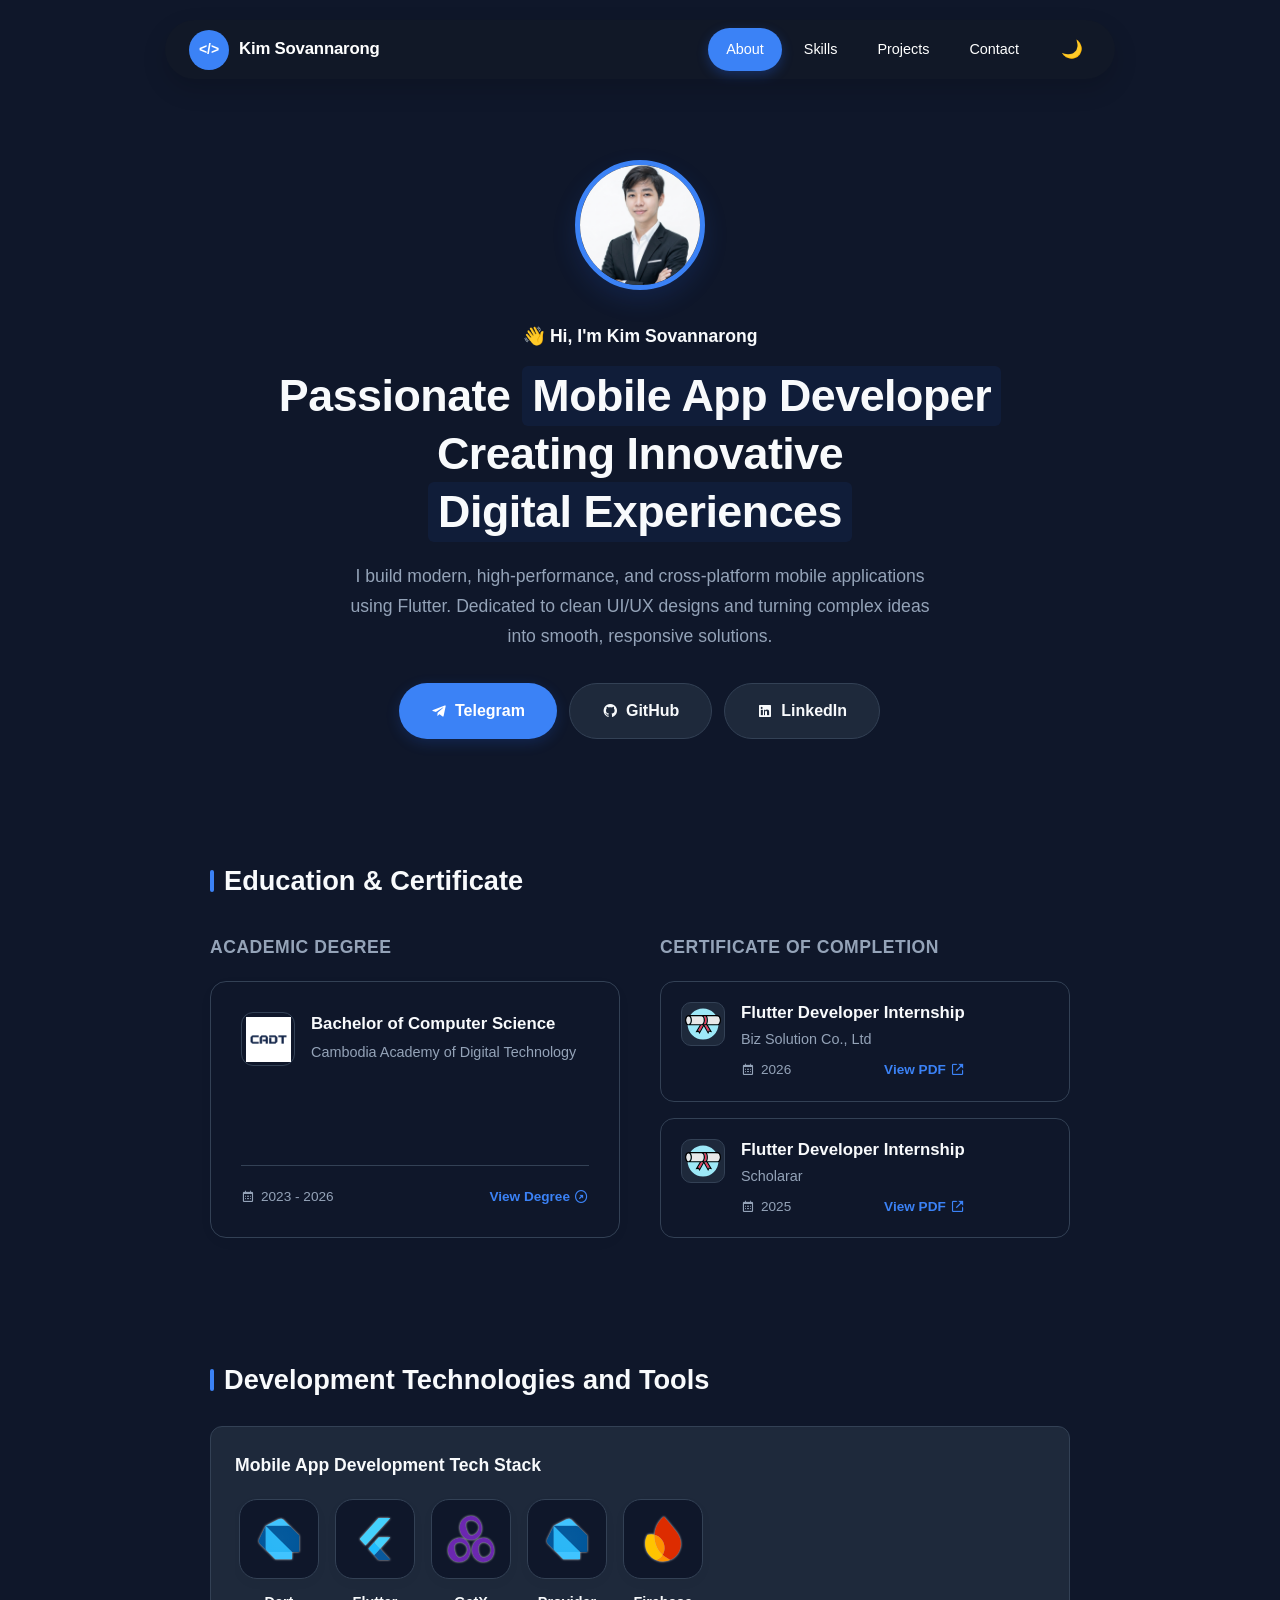
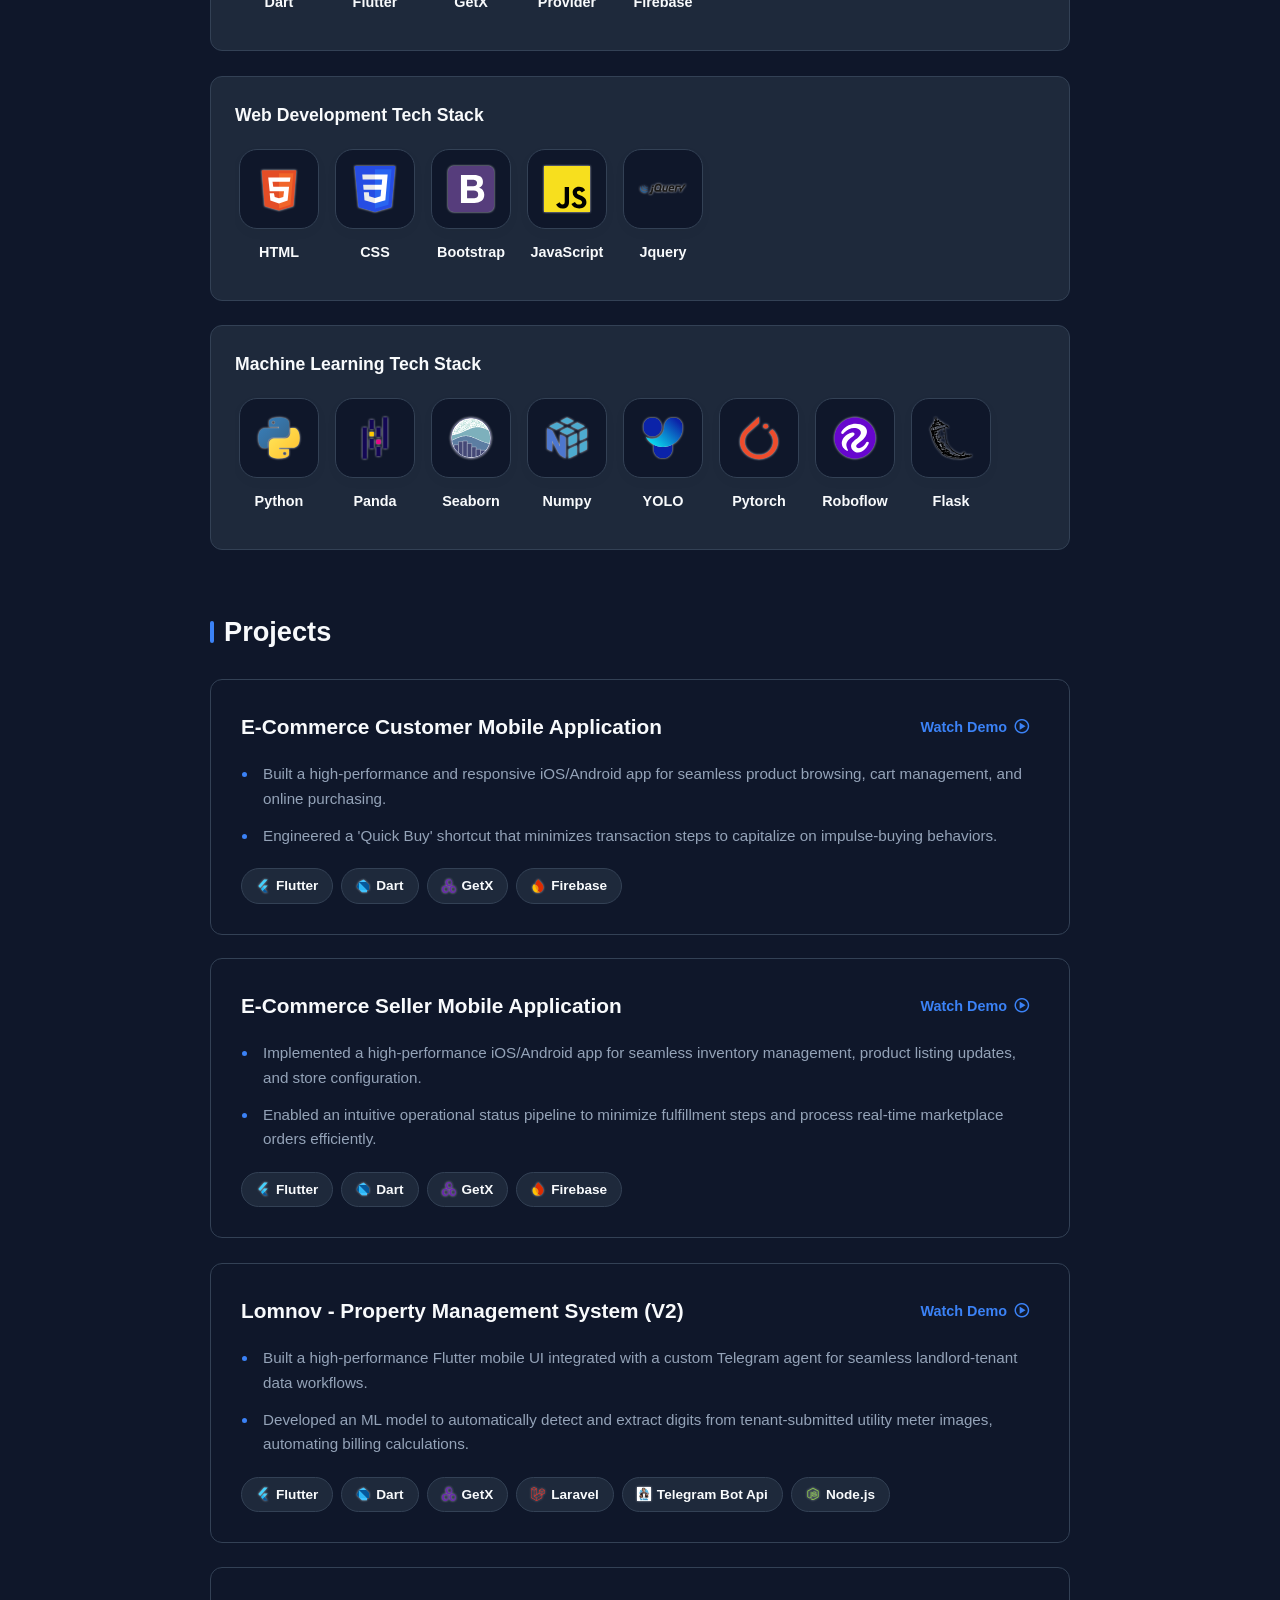
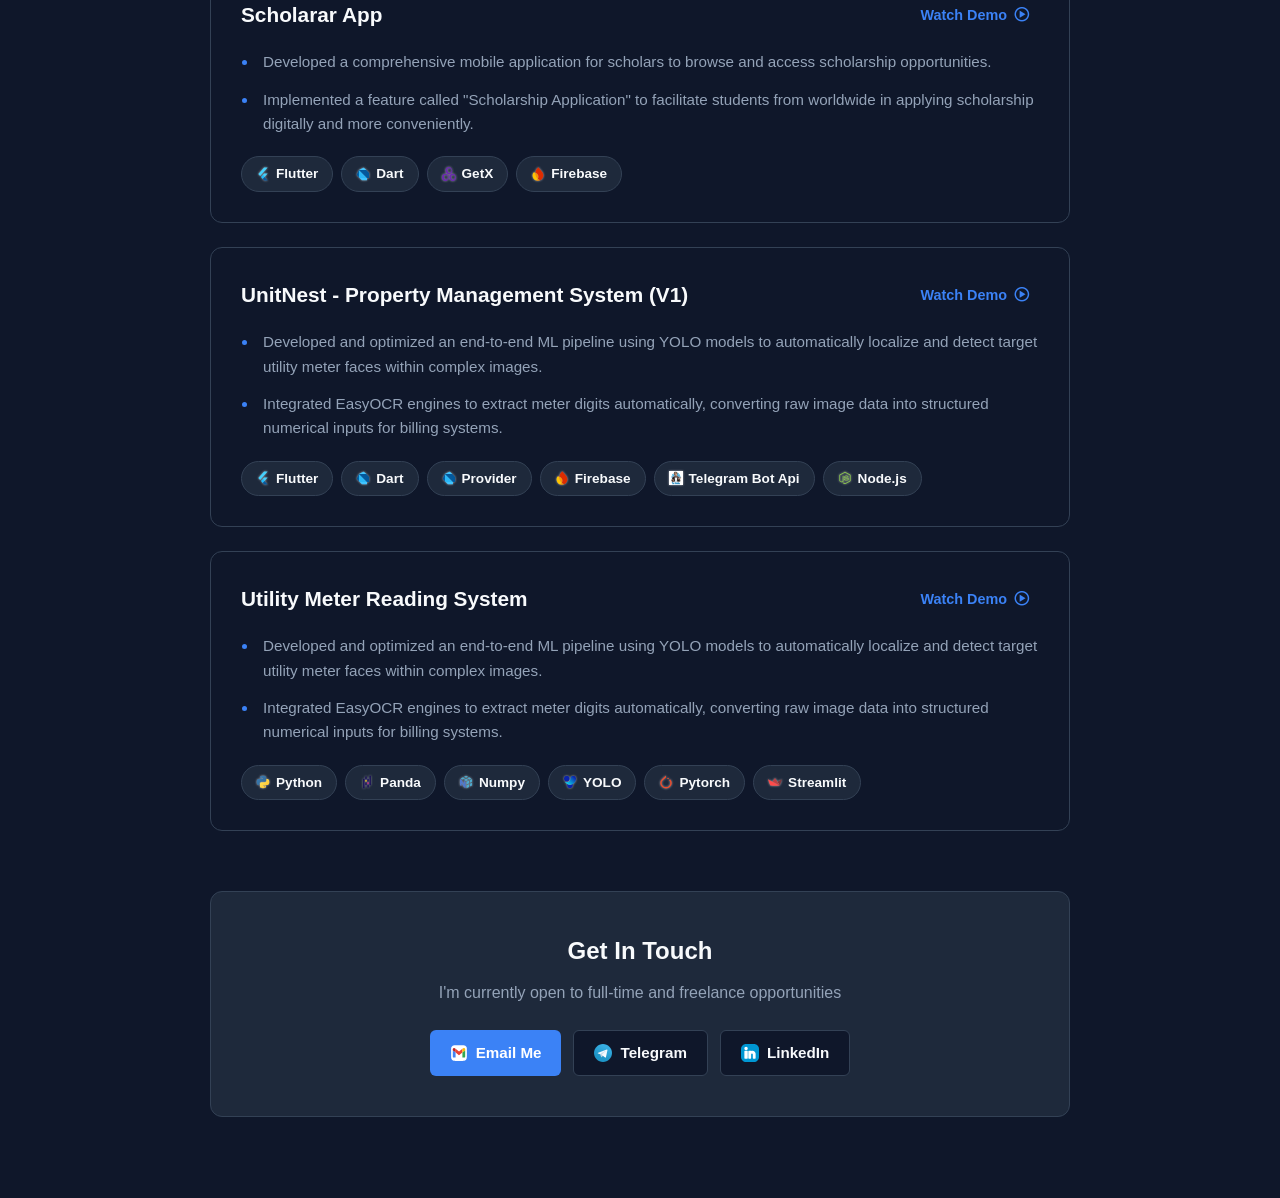
==== commit d2d51bdd: "add tech" ====
--- a/index.html
+++ b/index.html
@@ -252,6 +252,7 @@
                         <span class="tag"><img src="assets/logo/GetX-logo.svg" alt="GetX" class="tag-icon"> GetX</span>
                         <span class="tag"><img src="assets/logo/laravel-logo.svg" alt="Laravel" class="tag-icon"> Laravel</span>
                         <span class="tag"><img src="assets/logo/telegramBot-logo.svg" alt="Telegram Bot Api" class="tag-icon"> Telegram Bot Api</span>
+                        <span class="tag"><img src="assets/logo/Node-logo.svg" alt="Node.js" class="tag-icon"> Node.js</span>
                     </div>
                 </div>
 
@@ -294,6 +295,8 @@
                         <span class="tag"><img src="assets/logo/dart-logo.svg" alt="Dart" class="tag-icon"> Dart</span>
                         <span class="tag"><img src="assets/logo/dart-logo.svg" alt="Provider" class="tag-icon"> Provider</span>
                         <span class="tag"><img src="assets/logo/firebase-logo.svg" alt="Firebase" class="tag-icon"> Firebase</span>
+                        <span class="tag"><img src="assets/logo/telegramBot-logo.svg" alt="Telegram Bot Api" class="tag-icon"> Telegram Bot Api</span>
+                        <span class="tag"><img src="assets/logo/Node-logo.svg" alt="Node.js" class="tag-icon"> Node.js</span>
                     </div>
                 </div>
 
